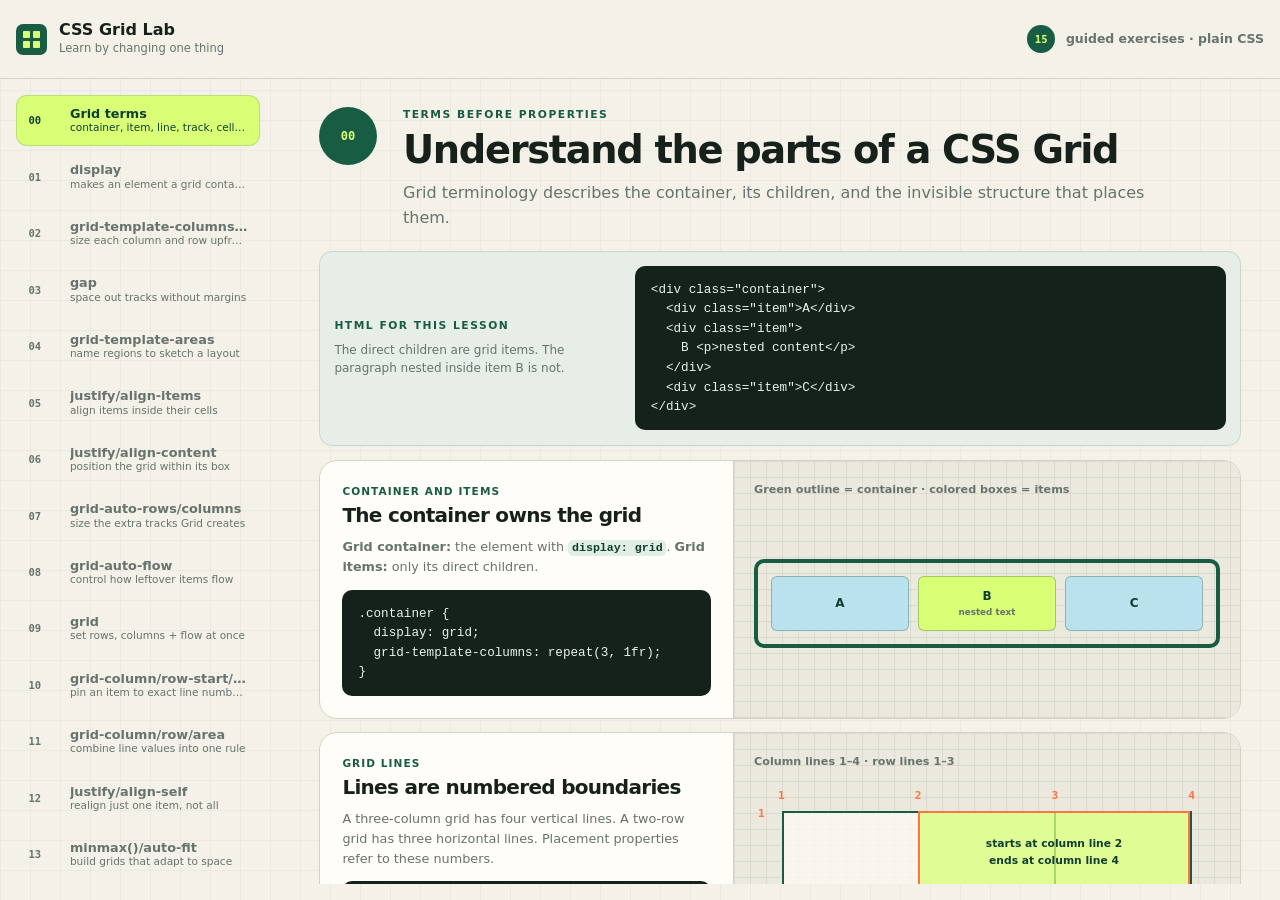
==== css/index.html @ 3fe1ad3c "add files to show how css grid works" ====
<!doctype html>
<html lang="en">
  <head>
    <meta charset="UTF-8" />
    <meta name="viewport" content="width=device-width, initial-scale=1.0" />
    <meta
      name="description"
      content="Learn CSS Grid through short, visual before-and-after exercises."
    />
    <title>CSS Grid Lab — learn by comparing</title>
    <link rel="stylesheet" href="exercise-ui.css" />
    <link rel="stylesheet" href="grid-examples.css" />
  </head>

  <body>
    <div class="learning-shell">
      <header class="site-header">
        <div class="header-inner">
          <div class="brand-lockup">
            <span class="brand-mark" aria-hidden="true"><i></i><i></i><i></i><i></i></span>
            <div>
              <p class="brand-name">CSS Grid Lab</p>
              <p class="brand-subtitle">Learn by changing one thing</p>
            </div>
          </div>
          <p class="header-note"><span>15</span> guided exercises · plain CSS</p>
        </div>
      </header>

      <main class="course-layout">
        <aside class="lesson-sidebar" aria-label="Course lessons">
          <nav class="lesson-nav" aria-label="Choose a CSS Grid exercise">
            <a href="#lesson-00"><span>00</span><b>Grid terms</b><small>container, item, line, track, cell, area</small></a>
            <a href="#lesson-01"><span>01</span><b>display</b><small>makes an element a grid container</small></a>
            <a href="#lesson-02"><span>02</span><b>grid-template-columns/rows</b><small>size each column and row upfront</small></a>
            <a href="#lesson-03"><span>03</span><b>gap</b><small>space out tracks without margins</small></a>
            <a href="#lesson-04"><span>04</span><b>grid-template-areas</b><small>name regions to sketch a layout</small></a>
            <a href="#lesson-05"><span>05</span><b>justify/align-items</b><small>align items inside their cells</small></a>
            <a href="#lesson-06"><span>06</span><b>justify/align-content</b><small>position the grid within its box</small></a>
            <a href="#lesson-07"><span>07</span><b>grid-auto-rows/columns</b><small>size the extra tracks Grid creates</small></a>
            <a href="#lesson-08"><span>08</span><b>grid-auto-flow</b><small>control how leftover items flow</small></a>
            <a href="#lesson-09"><span>09</span><b>grid</b><small>set rows, columns + flow at once</small></a>
            <a href="#lesson-10"><span>10</span><b>grid-column/row-start/end</b><small>pin an item to exact line numbers</small></a>
            <a href="#lesson-11"><span>11</span><b>grid-column/row/area</b><small>combine line values into one rule</small></a>
            <a href="#lesson-12"><span>12</span><b>justify/align-self</b><small>realign just one item, not all</small></a>
            <a href="#lesson-13"><span>13</span><b>minmax()/auto-fit</b><small>build grids that adapt to space</small></a>
            <a href="#lesson-14"><span>14</span><b>grid-column: 1 / -1</b><small>count lines backward from the end</small></a>
          </nav>

          <p class="sidebar-source">
            Based on
            <a href="https://css-tricks.com/snippets/css/complete-guide-grid/">CSS-Tricks’ Grid guide</a>.
          </p>
        </aside>

        <section class="lesson-workspace" aria-live="polite">
          <!-- Targets live inside this scroll region so every lesson opens at its top. -->
          <span class="lesson-target" id="lesson-00" aria-hidden="true"></span>
          <span class="lesson-target" id="lesson-01" aria-hidden="true"></span>
          <span class="lesson-target" id="lesson-02" aria-hidden="true"></span>
          <span class="lesson-target" id="lesson-03" aria-hidden="true"></span>
          <span class="lesson-target" id="lesson-04" aria-hidden="true"></span>
          <span class="lesson-target" id="lesson-05" aria-hidden="true"></span>
          <span class="lesson-target" id="lesson-06" aria-hidden="true"></span>
          <span class="lesson-target" id="lesson-07" aria-hidden="true"></span>
          <span class="lesson-target" id="lesson-08" aria-hidden="true"></span>
          <span class="lesson-target" id="lesson-09" aria-hidden="true"></span>
          <span class="lesson-target" id="lesson-10" aria-hidden="true"></span>
          <span class="lesson-target" id="lesson-11" aria-hidden="true"></span>
          <span class="lesson-target" id="lesson-12" aria-hidden="true"></span>
          <span class="lesson-target" id="lesson-13" aria-hidden="true"></span>
          <span class="lesson-target" id="lesson-14" aria-hidden="true"></span>

          <article class="lesson-panel panel-00">
            <header class="lesson-heading">
              <div class="lesson-number">00</div>
              <div>
                <p class="overline">Terms before properties</p>
                <h1>Understand the parts of a CSS Grid</h1>
                <p>Grid terminology describes the container, its children, and the invisible structure that places them.</p>
              </div>
            </header>

            <section class="lesson-html">
              <div><p class="overline">HTML for this lesson</p><p>The direct children are grid items. The paragraph nested inside item B is not.</p></div>
              <pre><code>&lt;div class="container"&gt;
  &lt;div class="item"&gt;A&lt;/div&gt;
  &lt;div class="item"&gt;
    B &lt;p&gt;nested content&lt;/p&gt;
  &lt;/div&gt;
  &lt;div class="item"&gt;C&lt;/div&gt;
&lt;/div&gt;</code></pre>
            </section>

            <div class="term-lessons">
              <section class="term-lesson">
                <div class="term-explanation">
                  <p class="term-kicker">Container and items</p>
                  <h2>The container owns the grid</h2>
                  <p><b>Grid container:</b> the element with <code>display: grid</code>. <b>Grid items:</b> only its direct children.</p>
                  <pre><code>.container {
  display: grid;
  grid-template-columns: repeat(3, 1fr);
}</code></pre>
                </div>
                <div class="result-side terms-result">
                  <p class="result-label">Green outline = container · colored boxes = items</p>
                  <div class="terms-container-preview"><i>A</i><i>B <small>nested text</small></i><i>C</i></div>
                </div>
              </section>

              <section class="term-lesson">
                <div class="term-explanation">
                  <p class="term-kicker">Grid lines</p>
                  <h2>Lines are numbered boundaries</h2>
                  <p>A three-column grid has four vertical lines. A two-row grid has three horizontal lines. Placement properties refer to these numbers.</p>
                  <pre><code>.item {
  grid-column: 2 / 4;
  grid-row: 1 / 2;
}</code></pre>
                </div>
                <div class="result-side terms-result">
                  <p class="result-label">Column lines 1–4 · row lines 1–3</p>
                  <div class="terms-lines-preview" aria-label="Grid with numbered row and column lines">
                    <span class="column-line-numbers"><b>1</b><b>2</b><b>3</b><b>4</b></span>
                    <span class="row-line-numbers"><b>1</b><b>2</b><b>3</b></span>
                    <i>starts at column line 2<br />ends at column line 4</i>
                  </div>
                </div>
              </section>

              <section class="term-lesson">
                <div class="term-explanation">
                  <p class="term-kicker">Grid tracks</p>
                  <h2>A track is the space between two lines</h2>
                  <p>A complete column is a column track. A complete row is a row track. Track sizing properties control their width or height.</p>
                  <pre><code>.container {
  grid-template-columns: 80px 1fr 1fr;
  grid-template-rows: 52px 52px;
}</code></pre>
                </div>
                <div class="result-side terms-result">
                  <p class="result-label">Orange = one column track · purple = one row track</p>
                  <div class="measurement-stage ruler-left-space ruler-top-space">
                    <span class="ruler ruler-x" style="--ruler-size: 80px; --ruler-start: 0px">80px</span>
                    <span class="ruler ruler-y" style="--ruler-size: 52px; --ruler-start: 0px">52px</span>
                    <span class="ruler ruler-y" style="--ruler-size: 52px; --ruler-start: calc(52px + 0.35rem)">52px</span>
                    <div class="terms-tracks-preview"><i></i><i></i><i></i><i></i><i></i><i></i><span class="column-track-note">column track</span><span class="row-track-note">row track</span></div>
                  </div>
                </div>
              </section>

              <section class="term-lesson">
                <div class="term-explanation">
                  <p class="term-kicker">Grid cells</p>
                  <h2>A cell is one grid unit</h2>
                  <p>One cell is enclosed by two adjacent column lines and two adjacent row lines. It is the Grid equivalent of one table cell.</p>
                  <pre><code>/* highlighted cell */
column lines: 2 → 3
row lines:    1 → 2</code></pre>
                </div>
                <div class="result-side terms-result">
                  <p class="result-label">This cell sits between column lines 2–3 and row lines 1–2</p>
                  <div class="terms-cell-preview"><i></i><i></i><i></i><i></i><i></i><i></i><span>one cell</span></div>
                </div>
              </section>

              <section class="term-lesson">
                <div class="term-explanation">
                  <p class="term-kicker">Grid areas</p>
                  <h2>An area is a rectangle of cells</h2>
                  <p>An area may be one cell or many cells, but it must be rectangular and enclosed by four grid lines.</p>
                  <pre><code>.item {
  grid-area: 1 / 1 / 3 / 3;
  /* row-start / column-start /
     row-end / column-end */
}</code></pre>
                </div>
                <div class="result-side terms-result">
                  <p class="result-label">This area spans four cells from lines 1 to 3 on both axes</p>
                  <div class="terms-area-preview"><i></i><i></i><i></i><i></i><i></i><i></i><span>2 × 2 grid area</span></div>
                </div>
              </section>

              <section class="term-lesson">
                <div class="term-explanation">
                  <p class="term-kicker">Explicit and implicit grids</p>
                  <h2>Defined tracks versus generated tracks</h2>
                  <p><b>Explicit tracks</b> come from <code>grid-template-*</code>. If more items need space, Grid creates <b>implicit tracks</b>.</p>
                  <pre><code>.container {
  grid-template-rows: 52px; /* explicit */
  grid-auto-rows: 36px;     /* implicit */
}</code></pre>
                </div>
                <div class="result-side terms-result">
                  <p class="result-label">Solid row = explicit · dashed rows = implicit</p>
                  <div class="measurement-stage ruler-left-space">
                    <span class="ruler ruler-y" style="--ruler-size: 52px; --ruler-start: 0px">52px</span>
                    <span class="ruler ruler-y" style="--ruler-size: 36px; --ruler-start: calc(52px + 0.4rem)">36px</span>
                    <span class="ruler ruler-y" style="--ruler-size: 36px; --ruler-start: calc(88px + 0.8rem)">36px</span>
                    <div class="terms-explicit-preview"><i>1</i><i>2</i><i>3</i><i>4</i><i>5</i><i>6</i></div>
                  </div>
                </div>
              </section>
            </div>

            <div class="term-recap">
              <p class="overline">Quick recap</p>
              <dl class="term-definitions">
                <div><dt>Grid container</dt><dd>The element with <code>display: grid</code>.</dd></div>
                <div><dt>Grid item</dt><dd>A direct child of the grid container.</dd></div>
                <div><dt>Grid line</dt><dd>A numbered dividing line on the row or column axis.</dd></div>
                <div><dt>Grid track</dt><dd>The space between two adjacent parallel lines.</dd></div>
                <div><dt>Grid cell</dt><dd>One row track crossed with one column track.</dd></div>
                <div><dt>Grid area</dt><dd>Any rectangular group of cells bounded by four lines.</dd></div>
              </dl>
            </div>
          </article>

          <article class="lesson-panel panel-01">
            <header class="lesson-heading">
              <div class="lesson-number">01</div>
              <div>
                <p class="overline">Foundation</p>
                <h1>Grid anatomy starts with <code>display</code></h1>
                <p>A parent becomes a grid container; only its direct children become grid items.</p>
              </div>
            </header>

            <section class="lesson-html">
              <div><p class="overline">HTML used below</p><p>The same three children are rendered in every comparison.</p></div>
              <pre><code>&lt;div class="container"&gt;
  &lt;div class="item"&gt;A&lt;/div&gt;
  &lt;div class="item"&gt;B&lt;/div&gt;
  &lt;div class="item"&gt;C&lt;/div&gt;
&lt;/div&gt;</code></pre>
            </section>

            <div class="comparison-stack">
              <section class="comparison-row state-original">
                <div class="code-side">
                  <div class="state-heading"><span>Starting point</span><p>Normal block layout</p></div>
                  <pre><code>.container {
<mark class="baseline">  display: block;</mark>
}</code></pre>
                </div>
                <div class="result-side">
                  <p class="result-label">Result</p>
                  <div class="preview display-preview display-block"><i>A</i><i>B</i><i>C</i></div>
                </div>
              </section>

              <section class="comparison-row state-change-one">
                <div class="code-side">
                  <div class="state-heading"><span>Make the parent a grid</span></div>
                  <pre><code>.container {
<mark>  display: grid;</mark>
  grid-template-columns: repeat(3, 1fr);
}</code></pre>
                </div>
                <div class="result-side">
                  <p class="result-label">Items now occupy grid cells</p>
                  <div class="preview display-preview display-grid"><i>A</i><i>B</i><i>C</i></div>
                </div>
              </section>

              <section class="comparison-row state-change-two">
                <div class="code-side">
                  <div class="state-heading"><span>Use an inline-level grid</span></div>
                  <pre><code>.container {
<mark>  display: inline-grid;</mark>
  grid-template-columns: repeat(3, 56px);
}</code></pre>
                </div>
                <div class="result-side">
                  <p class="result-label">The grid only uses the width it needs</p>
                  <div class="measurement-stage ruler-top-space inline-grid-stage">
                    <span class="ruler ruler-x" style="--ruler-size: 56px; --ruler-start: 0px">56px</span>
                    <div class="inline-grid-result"><div class="preview display-preview display-inline-grid"><i>A</i><i>B</i><i>C</i></div><b>neighbor</b></div>
                  </div>
                </div>
              </section>
            </div>
          </article>

          <article class="lesson-panel panel-02">
            <header class="lesson-heading">
              <div class="lesson-number">02</div>
              <div>
                <p class="overline">Container properties</p>
                <h1>Define explicit columns and rows</h1>
                <p><code>grid-template-columns</code> and <code>grid-template-rows</code> size the tracks you create intentionally.</p>
              </div>
            </header>

            <section class="lesson-html">
              <div><p class="overline">HTML used below</p><p>Four items make the column and row sizes easy to compare.</p></div>
              <pre><code>&lt;div class="container"&gt;
  &lt;div&gt;1&lt;/div&gt;&lt;div&gt;2&lt;/div&gt;
  &lt;div&gt;3&lt;/div&gt;&lt;div&gt;4&lt;/div&gt;
&lt;/div&gt;</code></pre>
            </section>

            <div class="comparison-stack">
              <section class="comparison-row state-original">
                <div class="code-side">
                  <div class="state-heading"><span>Starting point</span><p>Two equal columns</p></div>
                  <pre><code>.container {
  display: grid;
<mark class="baseline">  grid-template-columns: 1fr 1fr;</mark>
<mark class="baseline">  grid-template-rows: 60px 60px;</mark>
}</code></pre>
                </div>
                <div class="result-side"><p class="result-label">Each row is exactly 60px tall</p><div class="measurement-stage ruler-left-space"><span class="ruler ruler-y" style="--ruler-size: 60px; --ruler-start: 0px">60px</span><span class="ruler ruler-y" style="--ruler-size: 60px; --ruler-start: calc(60px + 0.45rem)">60px</span><div class="preview tracks-preview tracks-equal"><i>A</i><i>B</i><i>C</i><i>D</i></div></div></div>
              </section>

              <section class="comparison-row state-change-one">
                <div class="code-side">
                  <div class="state-heading"><span>Give one column twice the space</span></div>
                  <pre><code>.container {
  display: grid;
<mark>  grid-template-columns: 1fr 2fr;</mark>
  grid-template-rows: 60px 60px;
}</code></pre>
                </div>
                <div class="result-side"><p class="result-label">The second column is twice as wide; rows remain 60px</p><div class="measurement-stage ruler-left-space"><span class="ruler ruler-y" style="--ruler-size: 60px; --ruler-start: 0px">60px</span><span class="ruler ruler-y" style="--ruler-size: 60px; --ruler-start: calc(60px + 0.45rem)">60px</span><div class="preview tracks-preview tracks-weighted"><i>1fr</i><i>2fr</i><i>1fr</i><i>2fr</i></div></div></div>
              </section>

              <section class="comparison-row state-change-two">
                <div class="code-side">
                  <div class="state-heading"><span>Mix content and flexible sizing</span></div>
                  <pre><code>.container {
  display: grid;
<mark>  grid-template-columns: fit-content(110px) 1fr;</mark>
<mark>  grid-template-rows: 44px 84px;</mark>
}</code></pre>
                </div>
                <div class="result-side"><p class="result-label">The first column reaches its 110px cap; rows use different heights</p><div class="measurement-stage ruler-left-space ruler-top-space"><span class="ruler ruler-x" style="--ruler-size: 110px; --ruler-start: 0px">110px</span><span class="ruler ruler-y" style="--ruler-size: 44px; --ruler-start: 0px">44px</span><span class="ruler ruler-y" style="--ruler-size: 84px; --ruler-start: calc(44px + 0.45rem)">84px</span><div class="preview tracks-preview tracks-mixed"><i>long content label</i><i>remaining space</i><i>C</i><i>D</i></div></div></div>
              </section>
            </div>
          </article>

          <article class="lesson-panel panel-03">
            <header class="lesson-heading">
              <div class="lesson-number">03</div>
              <div>
                <p class="overline">Container properties</p>
                <h1>Add space between tracks</h1>
                <p><code>row-gap</code> and <code>column-gap</code> control one axis. <code>gap</code> is their shorthand.</p>
              </div>
            </header>
            <section class="lesson-html">
              <div><p class="overline">HTML used below</p><p>Gaps add space between these items, never around the outside.</p></div>
              <pre><code>&lt;div class="container"&gt;
  &lt;div&gt;1&lt;/div&gt;&lt;div&gt;2&lt;/div&gt;
  &lt;div&gt;3&lt;/div&gt;&lt;div&gt;4&lt;/div&gt;
&lt;/div&gt;</code></pre>
            </section>
            <div class="comparison-stack">
              <section class="comparison-row state-original">
                <div class="code-side"><div class="state-heading"><span>Starting point</span><p>No gutter</p></div><pre><code>.container {
  display: grid;
  grid-template-columns: repeat(2, 1fr);
<mark class="baseline">  gap: 0;</mark>
}</code></pre></div>
                <div class="result-side"><p class="result-label">Tracks touch</p><div class="preview gap-preview gap-none"><i>1</i><i>2</i><i>3</i><i>4</i></div></div>
              </section>
              <section class="comparison-row state-change-one">
                <div class="code-side"><div class="state-heading"><span>Add only a row gutter</span></div><pre><code>.container {
  display: grid;
  grid-template-columns: repeat(2, 1fr);
<mark>  row-gap: 18px;</mark>
}</code></pre></div>
                <div class="result-side"><p class="result-label">The ruler measures the 18px space between rows</p><div class="measurement-stage ruler-left-space"><span class="ruler ruler-y ruler-gap" style="--ruler-size: 18px; --ruler-start: 54px">18px</span><div class="preview gap-preview gap-rows"><i>1</i><i>2</i><i>3</i><i>4</i></div></div></div>
              </section>
              <section class="comparison-row state-change-two">
                <div class="code-side"><div class="state-heading"><span>Set each axis independently</span></div><pre><code>.container {
  display: grid;
  grid-template-columns: repeat(2, 1fr);
<mark>  row-gap: 8px;</mark>
<mark>  column-gap: 24px;</mark>
  /* shorthand: gap: 8px 24px; */
}</code></pre></div>
                <div class="result-side"><p class="result-label">Vertical ruler = row gap · horizontal ruler = column gap</p><div class="measurement-stage ruler-left-space ruler-top-space"><span class="ruler ruler-y ruler-gap" style="--ruler-size: 8px; --ruler-start: 54px">8px</span><span class="ruler ruler-x ruler-gap" style="--ruler-size: 24px; --ruler-start: calc(50% - 39px)">24px</span><div class="preview gap-preview gap-both"><i>1</i><i>2</i><i>3</i><i>4</i></div></div></div>
              </section>
            </div>
          </article>

          <article class="lesson-panel panel-04">
            <header class="lesson-heading">
              <div class="lesson-number">04</div>
              <div>
                <p class="overline">Container + item properties</p>
                <h1>Sketch layouts with named areas</h1>
                <p><code>grid-template-areas</code> names the container regions. Each item joins one with <code>grid-area</code>.</p>
              </div>
            </header>
            <section class="lesson-html">
              <div><p class="overline">HTML used below</p><p>Named areas rearrange these semantic elements without changing their source order.</p></div>
              <pre><code>&lt;div class="layout"&gt;
  &lt;header&gt;header&lt;/header&gt;
  &lt;nav&gt;nav&lt;/nav&gt;
  &lt;main&gt;main&lt;/main&gt;
  &lt;footer&gt;footer&lt;/footer&gt;
&lt;/div&gt;</code></pre>
            </section>
            <div class="comparison-stack">
              <section class="comparison-row state-original">
                <div class="code-side"><div class="state-heading"><span>Starting point</span><p>Automatic placement</p></div><pre><code>.layout {
  display: grid;
<mark class="baseline">  grid-template-columns: 100px 1fr;</mark>
}
/* no named areas yet */</code></pre></div>
                <div class="result-side"><p class="result-label">The first column track is exactly 100px wide</p><div class="measurement-stage ruler-top-space"><span class="ruler ruler-x" style="--ruler-size: 100px; --ruler-start: 0px">100px</span><div class="preview areas-preview areas-auto"><i>header</i><i>nav</i><i>main</i><i>footer</i></div></div></div>
              </section>
              <section class="comparison-row state-change-one">
                <div class="code-side"><div class="state-heading"><span>Name the page regions</span></div><pre><code>.layout {
  grid-template-columns: 90px 1fr;
  grid-template-rows: 35px 74px 30px;
<mark>  grid-template-areas:</mark>
<mark>    "header header"</mark>
<mark>    "nav    main"</mark>
<mark>    "footer footer";</mark>
}
.header { grid-area: header; }</code></pre></div>
                <div class="result-side"><p class="result-label">Names place the regions; the columns/rows above still set their sizes — nav stays 90px while main fills the rest</p><div class="preview areas-preview areas-desktop"><i>header</i><i>nav</i><i>main</i><i>footer</i></div></div>
              </section>
              <section class="comparison-row state-change-two">
                <div class="code-side"><div class="state-heading"><span>Use the template shorthand</span></div><pre><code>.layout {
<mark>  grid-template:</mark>
<mark>    "header" 44px</mark>
<mark>    "main"   1fr</mark>
<mark>    "nav"    44px</mark>
<mark>    "footer" 38px</mark>
<mark>    / 1fr;</mark>
}
/* grid-template sets areas, rows + columns */</code></pre></div>
                <div class="result-side"><p class="result-label">Header and nav are 44px; the footer is 38px</p><div class="measurement-stage ruler-left-space"><span class="ruler ruler-y" style="--ruler-size: 44px; --ruler-start: 0px">44px</span><span class="ruler ruler-y" style="--ruler-size: 44px; --ruler-start: calc(100% - 82px)">44px</span><span class="ruler ruler-y" style="--ruler-size: 38px; --ruler-start: calc(100% - 38px)">38px</span><div class="preview areas-preview areas-stacked"><i>header</i><i>nav</i><i>main</i><i>footer</i></div></div></div>
              </section>
            </div>

            <p class="a11y-note"><b>Keep in mind:</b> this last layout shows <code>main</code> above <code>nav</code>, but the HTML order above never changed — <code>nav</code> still comes before <code>main</code> in the markup. Keyboard tabbing and screen readers follow that source order, not the visual one, so a sighted user and a keyboard user reach these two regions in a different sequence.</p>
          </article>

          <article class="lesson-panel panel-05">
            <header class="lesson-heading">
              <div class="lesson-number">05</div>
              <div>
                <p class="overline">Container properties</p>
                <h1>Align every item inside its cell</h1>
                <p><code>justify-items</code> controls the inline axis; <code>align-items</code> controls the block axis.</p>
              </div>
            </header>
            <section class="lesson-html">
              <div><p class="overline">HTML used below</p><p>The items keep the same cells; only their alignment inside those cells changes.</p></div>
              <pre><code>&lt;div class="container"&gt;
  &lt;div&gt;A&lt;/div&gt;
  &lt;div&gt;B&lt;/div&gt;
  &lt;div&gt;C&lt;/div&gt;
&lt;/div&gt;</code></pre>
            </section>
            <div class="axis-key"><span><i class="axis-horizontal"></i> justify = horizontal in this writing mode</span><span><i class="axis-vertical"></i> align = vertical</span></div>
            <div class="comparison-stack">
              <section class="comparison-row state-original">
                <div class="code-side"><div class="state-heading"><span>Starting point</span><p>Stretch is the default</p></div><pre><code>.container {
<mark class="baseline">  justify-items: stretch;</mark>
<mark class="baseline">  align-items: stretch;</mark>
}</code></pre></div>
                <div class="result-side"><p class="result-label">Items fill their cells</p><div class="preview align-items-preview align-stretch"><i>A</i><i>B</i><i>C</i></div></div>
              </section>
              <section class="comparison-row state-change-one">
                <div class="code-side"><div class="state-heading"><span>Center horizontally</span></div><pre><code>.container {
<mark>  justify-items: center;</mark>
  align-items: stretch;
}</code></pre></div>
                <div class="result-side"><p class="result-label">Width shrinks; height still stretches</p><div class="preview align-items-preview align-justify-center"><i>A</i><i>B</i><i>C</i></div></div>
              </section>
              <section class="comparison-row state-change-two">
                <div class="code-side"><div class="state-heading"><span>Move vertically as well</span></div><pre><code>.container {
  justify-items: center;
<mark>  align-items: end;</mark>
}</code></pre></div>
                <div class="result-side"><p class="result-label">Items now sit bottom-center inside each cell</p><div class="preview align-items-preview align-both"><i>A</i><i>B</i><i>C</i></div></div>
              </section>
              <section class="comparison-row state-change-three">
                <div class="code-side"><div class="state-heading"><span>Set both axes at once</span></div><pre><code>.container {
<mark>  place-items: end center;</mark>
  /* align-items | justify-items */
}</code></pre></div>
                <div class="result-side"><p class="result-label">Items sit bottom-center in every cell</p><div class="preview align-items-preview align-place"><i>A</i><i>B</i><i>C</i></div></div>
              </section>
            </div>
          </article>

          <article class="lesson-panel panel-06">
            <header class="lesson-heading">
              <div class="lesson-number">06</div>
              <div>
                <p class="overline">Container properties</p>
                <h1>Align the entire grid in its container</h1>
                <p>Content alignment works when fixed tracks are smaller than the grid container.</p>
              </div>
            </header>
            <section class="lesson-html">
              <div><p class="overline">HTML used below</p><p>Six items form a small fixed-size grid inside a larger container.</p></div>
              <pre><code>&lt;div class="container"&gt;
  &lt;div&gt;1&lt;/div&gt;&lt;div&gt;2&lt;/div&gt;&lt;div&gt;3&lt;/div&gt;
  &lt;div&gt;4&lt;/div&gt;&lt;div&gt;5&lt;/div&gt;&lt;div&gt;6&lt;/div&gt;
&lt;/div&gt;</code></pre>
            </section>
            <div class="comparison-stack">
              <section class="comparison-row state-original">
                <div class="code-side"><div class="state-heading"><span>Starting point</span><p>Tracks begin at the start</p></div><pre><code>.container {
  grid-template-columns: repeat(3, 52px);
<mark class="baseline">  justify-content: start;</mark>
<mark class="baseline">  align-content: start;</mark>
}</code></pre></div>
                <div class="result-side"><p class="result-label">Each fixed column track is 52px wide</p><div class="measurement-stage ruler-top-space"><span class="ruler ruler-x" style="--ruler-size: 52px; --ruler-start: 0px">52px</span><div class="preview align-content-preview content-start"><i>1</i><i>2</i><i>3</i><i>4</i><i>5</i><i>6</i></div></div></div>
              </section>
              <section class="comparison-row state-change-one">
                <div class="code-side"><div class="state-heading"><span>Distribute horizontal space</span></div><pre><code>.container {
  grid-template-columns: repeat(3, 52px);
<mark>  justify-content: space-between;</mark>
  align-content: start;
}</code></pre></div>
                <div class="result-side"><p class="result-label">The 52px tracks spread apart; they do not become wider</p><div class="measurement-stage ruler-top-space"><span class="ruler ruler-x" style="--ruler-size: 52px; --ruler-start: 0px">52px</span><div class="preview align-content-preview content-between"><i>1</i><i>2</i><i>3</i><i>4</i><i>5</i><i>6</i></div></div></div>
              </section>
              <section class="comparison-row state-change-two">
                <div class="code-side"><div class="state-heading"><span>Move the grid vertically</span></div><pre><code>.container {
  grid-template-columns: repeat(3, 52px);
  justify-content: space-between;
<mark>  align-content: end;</mark>
}</code></pre></div>
                <div class="result-side"><p class="result-label">The 52px tracks now sit at the bottom</p><div class="measurement-stage ruler-top-space"><span class="ruler ruler-x" style="--ruler-size: 52px; --ruler-start: 0px">52px</span><div class="preview align-content-preview content-bottom"><i>1</i><i>2</i><i>3</i><i>4</i><i>5</i><i>6</i></div></div></div>
              </section>
              <section class="comparison-row state-change-three">
                <div class="code-side"><div class="state-heading"><span>Center both axes with shorthand</span></div><pre><code>.container {
  grid-template-columns: repeat(3, 52px);
<mark>  place-content: center;</mark>
  /* align-content | justify-content */
}</code></pre></div>
                <div class="result-side"><p class="result-label">The fixed 52px tracks are centered as a group</p><div class="measurement-stage ruler-top-space"><span class="ruler ruler-x" style="--ruler-size: 52px; --ruler-start: calc(50% - 84.4px)">52px</span><div class="preview align-content-preview content-center"><i>1</i><i>2</i><i>3</i><i>4</i><i>5</i><i>6</i></div></div></div>
              </section>
            </div>
          </article>

          <article class="lesson-panel panel-07">
            <header class="lesson-heading">
              <div class="lesson-number">07</div>
              <div>
                <p class="overline">Container properties</p>
                <h1>Size tracks Grid creates automatically</h1>
                <p>Overflowing items create implicit tracks. Use <code>grid-auto-rows</code> and <code>grid-auto-columns</code> to size them.</p>
              </div>
            </header>
            <section class="lesson-html">
              <div><p class="overline">HTML used below</p><p>There are more items than the explicit grid has room for.</p></div>
              <pre><code>&lt;div class="container"&gt;
  &lt;div&gt;1&lt;/div&gt;&lt;div&gt;2&lt;/div&gt;&lt;div&gt;3&lt;/div&gt;
  &lt;div&gt;4&lt;/div&gt;&lt;div&gt;5&lt;/div&gt;&lt;div&gt;6&lt;/div&gt;
&lt;/div&gt;</code></pre>
            </section>
            <div class="comparison-stack">
              <section class="comparison-row state-original">
                <div class="code-side"><div class="state-heading"><span>Starting point</span><p>Only one row is explicit</p></div><pre><code>.container {
  grid-template-columns: repeat(2, 1fr);
<mark class="baseline">  grid-template-rows: 48px;</mark>
}
/* items 3–6 create more rows */</code></pre></div>
                <div class="result-side"><p class="result-label">Only the solid first row has the explicit 48px height</p><div class="measurement-stage ruler-left-space"><span class="ruler ruler-y" style="--ruler-size: 48px; --ruler-start: 0px">48px</span><div class="preview implicit-preview implicit-auto"><i>1</i><i>2</i><i>3</i><i>4</i><i>5</i><i>6</i></div></div></div>
              </section>
              <section class="comparison-row state-change-one">
                <div class="code-side"><div class="state-heading"><span>Size every implicit row</span></div><pre><code>.container {
  grid-template-rows: 48px;
<mark>  grid-auto-rows: 30px 64px;</mark>
  /* the pattern repeats */
}</code></pre></div>
                <div class="result-side"><p class="result-label">The implicit row pattern alternates 30px, then 64px</p><div class="measurement-stage ruler-left-space"><span class="ruler ruler-y" style="--ruler-size: 48px; --ruler-start: 0px">48px</span><span class="ruler ruler-y" style="--ruler-size: 30px; --ruler-start: calc(48px + 0.4rem)">30px</span><span class="ruler ruler-y" style="--ruler-size: 64px; --ruler-start: calc(78px + 0.8rem)">64px</span><div class="preview implicit-preview implicit-rows"><i>1</i><i>2</i><i>3</i><i>4</i><i>5</i><i>6</i></div></div></div>
              </section>
              <section class="comparison-row state-change-two">
                <div class="code-side"><div class="state-heading"><span>Create implicit columns instead</span></div><pre><code>.container {
  grid-template-columns: 72px;
<mark>  grid-auto-flow: column;</mark>
<mark>  grid-auto-columns: 96px;</mark>
}</code></pre></div>
                <div class="result-side"><p class="result-label">The explicit column is 72px; new columns are 96px</p><div class="measurement-stage ruler-top-space"><span class="ruler ruler-x" style="--ruler-size: 72px; --ruler-start: calc(50% - 138.4px)">72px</span><span class="ruler ruler-x" style="--ruler-size: 96px; --ruler-start: calc(50% - 60px)">96px</span><div class="preview implicit-preview implicit-columns"><i>1</i><i>2</i><i>3</i></div></div></div>
              </section>
            </div>
          </article>

          <article class="lesson-panel panel-08">
            <header class="lesson-heading">
              <div class="lesson-number">08</div>
              <div>
                <p class="overline">Container properties</p>
                <h1>Choose how unplaced items flow</h1>
                <p><code>grid-auto-flow</code> controls the auto-placement algorithm. Dense packing may change visual order.</p>
              </div>
            </header>
            <section class="lesson-html">
              <div><p class="overline">HTML used below</p><p>Grid places these unpositioned items in source order.</p></div>
              <pre><code>&lt;div class="container"&gt;
  &lt;div&gt;1&lt;/div&gt;&lt;div&gt;2&lt;/div&gt;&lt;div&gt;3&lt;/div&gt;
  &lt;div&gt;4&lt;/div&gt;&lt;div&gt;5&lt;/div&gt;&lt;div&gt;6&lt;/div&gt;
&lt;/div&gt;</code></pre>
            </section>
            <div class="comparison-stack">
              <section class="comparison-row state-original">
                <div class="code-side"><div class="state-heading"><span>Starting point</span><p>Fill each row first</p></div><pre><code>.container {
  grid-template: repeat(2, 52px) / repeat(3, 1fr);
<mark class="baseline">  grid-auto-flow: row;</mark>
}</code></pre></div>
                <div class="result-side"><p class="result-label">Each of the two explicit rows is 52px tall</p><div class="measurement-stage ruler-left-space"><span class="ruler ruler-y" style="--ruler-size: 52px; --ruler-start: 0px">52px</span><span class="ruler ruler-y" style="--ruler-size: 52px; --ruler-start: calc(52px + 0.4rem)">52px</span><div class="preview flow-preview flow-row"><i>1</i><i>2</i><i>3</i><i>4</i><i>5</i><i>6</i></div></div></div>
              </section>
              <section class="comparison-row state-change-one">
                <div class="code-side"><div class="state-heading"><span>Fill each column first</span></div><pre><code>.container {
  grid-template: repeat(2, 52px) / repeat(3, 1fr);
<mark>  grid-auto-flow: column;</mark>
}</code></pre></div>
                <div class="result-side"><p class="result-label">The 52px rows stay the same; only placement order changes</p><div class="measurement-stage ruler-left-space"><span class="ruler ruler-y" style="--ruler-size: 52px; --ruler-start: 0px">52px</span><span class="ruler ruler-y" style="--ruler-size: 52px; --ruler-start: calc(52px + 0.4rem)">52px</span><div class="preview flow-preview flow-column"><i>1</i><i>2</i><i>3</i><i>4</i><i>5</i><i>6</i></div></div></div>
              </section>
              <section class="comparison-row state-change-two">
                <div class="code-side"><div class="state-heading"><span>Backfill earlier holes</span></div><pre><code>.container {
<mark>  grid-auto-flow: row dense;</mark>
}
.wide { grid-column: span 2; }
/* span 2 = occupy two tracks; dense can reorder items visually */</code></pre></div>
                <div class="result-side"><p class="result-label">Small later items backfill holes in the same 52px rows</p><div class="measurement-stage ruler-left-space"><span class="ruler ruler-y" style="--ruler-size: 52px; --ruler-start: 0px">52px</span><span class="ruler ruler-y" style="--ruler-size: 52px; --ruler-start: calc(52px + 0.4rem)">52px</span><div class="preview flow-preview flow-dense"><i class="wide">1</i><i class="wide">2</i><i>3</i><i>4</i></div></div></div>
              </section>
            </div>

            <p class="a11y-note"><b>Keep in mind:</b> <code>dense</code> packs items into earlier gaps purely for visual fit, which can move them ahead of where they sit in the HTML. Keyboard and screen-reader navigation still follows source order, so a sighted user may see item 3 rendered before item 1 while everyone else still reaches item 1 first.</p>
          </article>

          <article class="lesson-panel panel-09">
            <header class="lesson-heading">
              <div class="lesson-number">09</div>
              <div>
                <p class="overline">Container shorthand</p>
                <h1>Define a grid in one declaration</h1>
                <p>The <code>grid</code> shorthand can define explicit tracks or combine explicit tracks with automatic flow.</p>
              </div>
            </header>
            <section class="lesson-html">
              <div><p class="overline">HTML used below</p><p>The shorthand changes the grid definition, not the markup.</p></div>
              <pre><code>&lt;div class="container"&gt;
  &lt;div&gt;1&lt;/div&gt;&lt;div&gt;2&lt;/div&gt;
  &lt;div&gt;3&lt;/div&gt;&lt;div&gt;4&lt;/div&gt;
&lt;/div&gt;</code></pre>
            </section>
            <div class="comparison-stack">
              <section class="comparison-row state-original">
                <div class="code-side"><div class="state-heading"><span>Starting point</span><p>Write both longhands</p></div><pre><code>.container {
<mark class="baseline">  grid-template-rows: 48px 80px;</mark>
<mark class="baseline">  grid-template-columns: 1fr 2fr;</mark>
}</code></pre></div>
                <div class="result-side"><p class="result-label">The first row is 48px; the second is 80px</p><div class="measurement-stage ruler-left-space"><span class="ruler ruler-y" style="--ruler-size: 48px; --ruler-start: 0px">48px</span><span class="ruler ruler-y" style="--ruler-size: 80px; --ruler-start: calc(48px + 0.4rem)">80px</span><div class="preview master-grid-preview master-original"><i>1</i><i>2</i><i>3</i><i>4</i></div></div></div>
              </section>
              <section class="comparison-row state-change-one">
                <div class="code-side"><div class="state-heading"><span>Use rows / columns</span></div><pre><code>.container {
<mark>  grid: 48px 80px / 1fr 2fr;</mark>
}
/* same layout, shorter declaration */</code></pre></div>
                <div class="result-side"><p class="result-label">The shorthand preserves the same 48px and 80px rows</p><div class="measurement-stage ruler-left-space"><span class="ruler ruler-y" style="--ruler-size: 48px; --ruler-start: 0px">48px</span><span class="ruler ruler-y" style="--ruler-size: 80px; --ruler-start: calc(48px + 0.4rem)">80px</span><div class="preview master-grid-preview master-original"><i>1</i><i>2</i><i>3</i><i>4</i></div></div></div>
              </section>
              <section class="comparison-row state-change-two">
                <div class="code-side"><div class="state-heading"><span>Combine a row with auto-flow columns</span></div><pre><code>.container {
<mark>  grid: 72px / auto-flow 96px;</mark>
}
/* one row; implicit 96px columns */</code></pre></div>
                <div class="result-side"><p class="result-label">One 72px row; every generated column is 96px wide</p><div class="measurement-stage ruler-left-space ruler-top-space"><span class="ruler ruler-y" style="--ruler-size: 72px; --ruler-start: 0px">72px</span><span class="ruler ruler-x" style="--ruler-size: 96px; --ruler-start: calc(50% - 177.4px)">96px</span><div class="preview master-grid-preview master-auto"><i>1</i><i>2</i><i>3</i></div></div></div>
              </section>
            </div>
          </article>

          <article class="lesson-panel panel-10">
            <header class="lesson-heading">
              <div class="lesson-number">10</div>
              <div>
                <p class="overline">Item properties</p>
                <h1>Place an item with four grid lines</h1>
                <p>Start properties choose the first line; end properties choose the line after the item.</p>
              </div>
            </header>
            <section class="lesson-html">
              <div><p class="overline">HTML used below</p><p>The class belongs to one direct child of the grid container.</p></div>
              <pre><code>&lt;div class="container"&gt;
  &lt;div class="item"&gt;item&lt;/div&gt;
&lt;/div&gt;</code></pre>
            </section>
            <div class="line-legend"><span>column lines → 1 · 2 · 3 · 4</span><span>row lines → 1 · 2 · 3 · 4</span></div>
            <div class="comparison-stack">
              <section class="comparison-row state-original">
                <div class="code-side"><div class="state-heading"><span>Starting point</span><p>Auto-placed in one cell</p></div><pre><code>.item {
<mark class="baseline">  grid-column-start: auto;</mark>
<mark class="baseline">  grid-row-start: auto;</mark>
}</code></pre></div>
                <div class="result-side"><p class="result-label">The item occupies the first available cell</p><div class="preview placement-preview"><i class="placed-auto">item</i></div></div>
              </section>
              <section class="comparison-row state-change-one">
                <div class="code-side"><div class="state-heading"><span>Span the first two columns</span></div><pre><code>.item {
<mark>  grid-column-start: 1;</mark>
<mark>  grid-column-end: 3;</mark>
  grid-row-start: 1;
  grid-row-end: 2;
}</code></pre></div>
                <div class="result-side"><p class="result-label">Column line 1 to line 3 covers two tracks</p><div class="preview placement-preview"><i class="placed-wide">item</i></div></div>
              </section>
              <section class="comparison-row state-change-two">
                <div class="code-side"><div class="state-heading"><span>Span a two-by-two area</span></div><pre><code>.item {
  grid-column-start: 1;
  grid-column-end: 3;
<mark>  grid-row-start: 2;</mark>
<mark>  grid-row-end: 4;</mark>
}</code></pre></div>
                <div class="result-side"><p class="result-label">Four lines surround the final grid area</p><div class="preview placement-preview"><i class="placed-area">item</i></div></div>
              </section>
            </div>
          </article>

          <article class="lesson-panel panel-11">
            <header class="lesson-heading">
              <div class="lesson-number">11</div>
              <div>
                <p class="overline">Item shorthands</p>
                <h1>Place items with fewer declarations</h1>
                <p><code>grid-column</code>, <code>grid-row</code>, and <code>grid-area</code> combine line placement values.</p>
              </div>
            </header>
            <section class="lesson-html">
              <div><p class="overline">HTML used below</p><p>All three shorthand examples place the same item.</p></div>
              <pre><code>&lt;div class="container"&gt;
  &lt;div class="item"&gt;item&lt;/div&gt;
&lt;/div&gt;</code></pre>
            </section>
            <div class="comparison-stack">
              <section class="comparison-row state-original">
                <div class="code-side"><div class="state-heading"><span>Starting point</span><p>Use start and end longhands</p></div><pre><code>.item {
<mark class="baseline">  grid-column-start: 1;</mark>
<mark class="baseline">  grid-column-end: 3;</mark>
}</code></pre></div>
                <div class="result-side"><p class="result-label">The item covers two columns</p><div class="preview shortcut-preview"><i class="shortcut-wide">item</i></div></div>
              </section>
              <section class="comparison-row state-change-one">
                <div class="code-side"><div class="state-heading"><span>Use column and row shorthands</span></div><pre><code>.item {
<mark>  grid-column: 2 / span 2;</mark>
<mark>  grid-row: 1 / 3;</mark>
}</code></pre></div>
                <div class="result-side"><p class="result-label"><code>span 2</code> means cover two tracks</p><div class="preview shortcut-preview"><i class="shortcut-column-row">item</i></div></div>
              </section>
              <section class="comparison-row state-change-two">
                <div class="code-side"><div class="state-heading"><span>Set all four lines at once</span></div><pre><code>.item {
<mark>  grid-area: 2 / 1 / 4 / 4;</mark>
  /* row-start / column-start /
     row-end / column-end */
}</code></pre></div>
                <div class="result-side"><p class="result-label">One shorthand describes the complete area</p><div class="preview shortcut-preview"><i class="shortcut-area">item</i></div></div>
              </section>
            </div>
          </article>

          <article class="lesson-panel panel-12">
            <header class="lesson-heading">
              <div class="lesson-number">12</div>
              <div>
                <p class="overline">Item properties</p>
                <h1>Override alignment for one item</h1>
                <p>Self-alignment changes one item without affecting its siblings.</p>
              </div>
            </header>
            <section class="lesson-html">
              <div><p class="overline">HTML used below</p><p>Only item B receives the <code>special-item</code> class.</p></div>
              <pre><code>&lt;div class="container"&gt;
  &lt;div&gt;A&lt;/div&gt;
  &lt;div class="special-item"&gt;B&lt;/div&gt;
  &lt;div&gt;C&lt;/div&gt;
&lt;/div&gt;</code></pre>
            </section>
            <div class="comparison-stack">
              <section class="comparison-row state-original">
                <div class="code-side"><div class="state-heading"><span>Starting point</span><p>Inherit the container alignment</p></div><pre><code>.special-item {
<mark class="baseline">  justify-self: auto;</mark>
<mark class="baseline">  align-self: auto;</mark>
}</code></pre></div>
                <div class="result-side"><p class="result-label">All three items stretch</p><div class="preview self-preview self-auto"><i>A</i><i class="special">B</i><i>C</i></div></div>
              </section>
              <section class="comparison-row state-change-one">
                <div class="code-side"><div class="state-heading"><span>Move only B horizontally</span></div><pre><code>.special-item {
<mark>  justify-self: end;</mark>
  align-self: auto;
}</code></pre></div>
                <div class="result-side"><p class="result-label">Only B shrinks and moves to the inline end</p><div class="preview self-preview self-justify"><i>A</i><i class="special">B</i><i>C</i></div></div>
              </section>
              <section class="comparison-row state-change-two">
                <div class="code-side"><div class="state-heading"><span>Move only B vertically</span></div><pre><code>.special-item {
  justify-self: end;
<mark>  align-self: end;</mark>
}</code></pre></div>
                <div class="result-side"><p class="result-label">B now sits at the bottom-right of its cell</p><div class="preview self-preview self-both"><i>A</i><i class="special">B</i><i>C</i></div></div>
              </section>
              <section class="comparison-row state-change-three">
                <div class="code-side"><div class="state-heading"><span>Set both axes with shorthand</span></div><pre><code>.special-item {
<mark>  place-self: end center;</mark>
  /* align-self | justify-self */
}</code></pre></div>
                <div class="result-side"><p class="result-label">B sits bottom-center in its cell</p><div class="preview self-preview self-place"><i>A</i><i class="special">B</i><i>C</i></div></div>
              </section>
            </div>
          </article>

          <article class="lesson-panel panel-13">
            <header class="lesson-heading">
              <div class="lesson-number">13</div>
              <div>
                <p class="overline">Sizing functions + nested grids</p>
                <h1>Make grids adapt to available space</h1>
                <p>Combine <code>repeat()</code>, <code>minmax()</code>, <code>auto-fit</code>/<code>auto-fill</code>, and <code>subgrid</code> for resilient components.</p>
              </div>
            </header>
            <section class="lesson-html">
              <div><p class="overline">HTML used below</p><p>A cards container holds reusable card elements.</p></div>
              <pre><code>&lt;div class="cards"&gt;
  &lt;article class="card"&gt;...&lt;/article&gt;
  &lt;article class="card"&gt;...&lt;/article&gt;
  &lt;article class="card"&gt;...&lt;/article&gt;
&lt;/div&gt;</code></pre>
            </section>
            <div class="comparison-stack">
              <section class="comparison-row state-original">
                <div class="code-side"><div class="state-heading"><span>Starting point</span><p>A fixed number of flexible tracks</p></div><pre><code>.cards {
<mark class="baseline">  grid-template-columns: repeat(3, 1fr);</mark>
}
/* always exactly three columns */</code></pre></div>
                <div class="result-side"><p class="result-label"><code>fr</code> shares remaining space equally</p><div class="preview responsive-preview responsive-fixed"><i>1</i><i>2</i><i>3</i></div></div>
              </section>
              <section class="comparison-row state-change-one">
                <div class="code-side"><div class="state-heading"><span>Clamp a track between a minimum and a maximum</span></div><pre><code>.cards {
<mark>  grid-template-columns: 70px minmax(60px, 1fr);</mark>
}
/* minmax(min, max): never smaller than min, never larger than max */</code></pre></div>
                <div class="result-side"><p class="result-label">The second column has grown well past its 60px floor — the ruler marks where it would refuse to go any smaller</p><div class="measurement-stage ruler-top-space"><span class="ruler ruler-x ruler-minimum" style="--ruler-size: 60px; --ruler-start: 78px">min 60px</span><div class="preview minmax-intro-preview"><i>70px</i><i>minmax(60px, 1fr)</i></div></div></div>
              </section>
              <section class="comparison-row state-change-two">
                <div class="code-side"><div class="state-heading"><span>Let the number of columns adapt</span></div><pre><code>.cards {
<mark>  grid-template-columns:</mark>
<mark>    repeat(auto-fit, minmax(100px, 1fr));</mark>
}
/* as many 100px+ columns as fit */</code></pre></div>
                <div class="result-side"><p class="result-label">Each track may grow, but the ruler shows its 100px minimum</p><div class="measurement-stage ruler-top-space"><span class="ruler ruler-x ruler-minimum" style="--ruler-size: 100px; --ruler-start: 0px">min 100px</span><div class="preview responsive-preview responsive-auto"><i>1</i><i>2</i><i>3</i><i>4</i></div></div></div>
              </section>
              <section class="comparison-row state-change-three">
                <div class="code-side"><div class="state-heading"><span>Fewer items than tracks that fit</span></div><pre><code>.cards {
<mark>  grid-template-columns:</mark>
<mark>    repeat(auto-fill, minmax(80px, 1fr));</mark>
}
/* swap auto-fill for auto-fit below to compare */</code></pre></div>
                <div class="result-side">
                  <p class="result-label">auto-fill keeps the empty track; auto-fit collapses it and stretches the items</p>
                  <div class="responsive-compare">
                    <div class="responsive-compare-item">
                      <p class="compare-tag">auto-fill</p>
                      <div class="compare-frame"><div class="preview responsive-preview responsive-fill"><i>1</i><i>2</i></div></div>
                    </div>
                    <div class="responsive-compare-item">
                      <p class="compare-tag">auto-fit</p>
                      <div class="compare-frame"><div class="preview responsive-preview responsive-fit-narrow"><i>1</i><i>2</i></div></div>
                    </div>
                  </div>
                </div>
              </section>
              <section class="comparison-row state-change-four">
                <div class="code-side"><div class="state-heading"><span>Align nested card rows</span></div><pre><code>.cards {
<mark>  grid-template-rows: auto 1fr auto;</mark>
}
.card {
<mark>  display: grid;</mark>
<mark>  grid-row: span 3;</mark>
<mark>  grid-template-rows: subgrid;</mark>
}
/* .card spans all 3 parent rows, then reuses their sizes */</code></pre></div>
                <div class="result-side"><p class="result-label">Titles, copy, and actions align across cards</p><div class="preview subgrid-preview"><article><b>Short title</b><p>One line.</p><span class="card-action">Action</span></article><article><b>A longer title that wraps</b><p>Two lines of supporting copy here.</p><span class="card-action">Action</span></article></div></div>
              </section>
            </div>
          </article>

          <article class="lesson-panel panel-14">
            <header class="lesson-heading">
              <div class="lesson-number">14</div>
              <div>
                <p class="overline">Item properties</p>
                <h1>Count grid lines from the end</h1>
                <p>Negative integers count backward from the last line. <code>-1</code> is always the final line, even after the grid gains or loses tracks.</p>
              </div>
            </header>
            <section class="lesson-html">
              <div><p class="overline">HTML used below</p><p>The class belongs to one direct child of the grid container.</p></div>
              <pre><code>&lt;div class="container"&gt;
  &lt;div class="item"&gt;item&lt;/div&gt;
&lt;/div&gt;</code></pre>
            </section>
            <div class="line-legend"><span>3 columns → lines 1·2·3·4 (or -4·-3·-2·-1)</span><span>5 columns → lines 1…6 (or -6…-1)</span></div>
            <div class="comparison-stack">
              <section class="comparison-row state-original">
                <div class="code-side"><div class="state-heading"><span>Starting point</span><p>Span to a hardcoded line</p></div><pre><code>.container {
  grid-template-columns: repeat(3, 1fr);
}
.item {
<mark class="baseline">  grid-column: 1 / 4;</mark>
}</code></pre></div>
                <div class="result-side"><p class="result-label">Line 4 is the last line in a 3-column grid, so the item reaches the edge</p><div class="preview negative-lines-preview cols-3"><i class="span-fixed-end">item</i></div></div>
              </section>
              <section class="comparison-row state-change-one">
                <div class="code-side"><div class="state-heading"><span>Use -1 instead of the literal last line</span></div><pre><code>.item {
<mark>  grid-column: 1 / -1;</mark>
}</code></pre></div>
                <div class="result-side"><p class="result-label">Same result: -1 always means the final line, here line 4</p><div class="preview negative-lines-preview cols-3"><i class="span-last-line">item</i></div></div>
              </section>
              <section class="comparison-row state-change-two">
                <div class="code-side"><div class="state-heading"><span>Grow to five columns, keep the hardcoded line</span></div><pre><code>.container {
<mark>  grid-template-columns: repeat(5, 1fr);</mark>
}
.item {
  grid-column: 1 / 4;
}</code></pre></div>
                <div class="result-side"><p class="result-label">The item still stops at line 4 — now only 3 of 5 columns, leaving a gap</p><div class="preview negative-lines-preview cols-5"><i class="span-fixed-end">item</i></div></div>
              </section>
              <section class="comparison-row state-change-three">
                <div class="code-side"><div class="state-heading"><span>Same five columns, with -1</span></div><pre><code>.container {
  grid-template-columns: repeat(5, 1fr);
}
.item {
<mark>  grid-column: 1 / -1;</mark>
}</code></pre></div>
                <div class="result-side"><p class="result-label">-1 now means line 6: the item reaches the new edge with no change to its own rule</p><div class="preview negative-lines-preview cols-5"><i class="span-last-line">item</i></div></div>
              </section>
            </div>
          </article>
        </section>
      </main>
    </div>
  </body>
</html>
---- css/exercise-ui.css ----
/* ================================================================
   CSS Grid Lab — lesson viewer and comparison interface
   The actual Grid demonstrations live in grid-examples.css.
   ================================================================ */

:root {
  --ink: #17211b;
  --muted: #67736d;
  --paper: #f4f1e8;
  --surface: #fffdf7;
  --surface-soft: #ebe8de;
  --line: #d5d1c5;
  --green: #185c44;
  --green-dark: #103e2f;
  --lime: #d9ff77;
  --orange: #ff7445;
  --purple: #7467df;
  --blue: #b9e2ed;
  --code: #14221b;
  --radius: 18px;
}

* {
  box-sizing: border-box;
}

html {
  height: 100%;
  scroll-behavior: smooth;
}

body {
  margin: 0;
  height: 100%;
  overflow: hidden;
  color: var(--ink);
  background:
    linear-gradient(rgb(23 33 27 / 0.035) 1px, transparent 1px),
    linear-gradient(90deg, rgb(23 33 27 / 0.035) 1px, transparent 1px),
    var(--paper);
  background-size: 30px 30px;
  font-family:
    Inter, ui-sans-serif, system-ui, -apple-system, BlinkMacSystemFont, "Segoe UI",
    sans-serif;
  line-height: 1.55;
}

a {
  color: inherit;
}

code,
pre {
  font-family: "SFMono-Regular", Consolas, "Liberation Mono", monospace;
}

code {
  padding: 0.1em 0.32em;
  color: var(--green-dark);
  background: #e1eee5;
  border-radius: 5px;
  font-size: 0.91em;
  font-weight: 700;
}

h1,
h2,
p {
  margin-top: 0;
}

h1,
h2 {
  line-height: 1.08;
  letter-spacing: -0.035em;
}

h1 {
  margin-bottom: 0.65rem;
  font-size: clamp(1.65rem, 3vw, 2.55rem);
}

h1 code {
  padding: 0;
  color: inherit;
  background: none;
  font-size: 0.92em;
}

.lesson-target {
  display: block;
  width: 0;
  height: 0;
  scroll-margin-top: 0;
}

.learning-shell {
  display: grid;
  grid-template-rows: auto minmax(0, 1fr);
  height: 100dvh;
  min-height: 0;
  overflow: hidden;
}

.site-header {
  z-index: 20;
  background: rgb(244 241 232 / 0.93);
  border-bottom: 1px solid var(--line);
  backdrop-filter: blur(12px);
}

.header-inner {
  display: flex;
  align-items: center;
  justify-content: space-between;
  width: min(1500px, calc(100% - 2rem));
  min-height: 78px;
  margin-inline: auto;
}

.brand-lockup {
  display: flex;
  align-items: center;
  gap: 0.75rem;
}

.brand-mark {
  display: grid;
  grid-template-columns: repeat(2, 7px);
  gap: 3px;
  padding: 7px;
  background: var(--green);
  border-radius: 7px;
}

.brand-mark i {
  width: 7px;
  aspect-ratio: 1;
  background: var(--lime);
  border-radius: 1px;
}

.brand-name,
.brand-subtitle,
.header-note {
  margin-bottom: 0;
}

.brand-name {
  font-weight: 820;
  line-height: 1.2;
}

.brand-subtitle {
  color: var(--muted);
  font-size: 0.72rem;
}

.header-note {
  color: var(--muted);
  font-size: 0.78rem;
  font-weight: 650;
}

.header-note span {
  display: inline-grid;
  place-items: center;
  width: 28px;
  height: 28px;
  margin-right: 0.4rem;
  color: var(--lime);
  background: var(--green);
  border-radius: 50%;
  font-family: "SFMono-Regular", Consolas, monospace;
  font-size: 0.66rem;
}

.course-layout {
  display: grid;
  grid-template-columns: minmax(235px, 0.28fr) minmax(0, 1fr);
  gap: clamp(1.25rem, 3vw, 3rem);
  width: min(1500px, calc(100% - 2rem));
  height: 100%;
  min-height: 0;
  margin-inline: auto;
  padding-block: 1rem;
  overflow: hidden;
}

.lesson-sidebar {
  height: 100%;
  min-width: 0;
  padding-right: 0.65rem;
  overflow-y: auto;
  overscroll-behavior: contain;
  scrollbar-gutter: stable;
  scrollbar-width: thin;
}

.overline {
  margin-bottom: 0.35rem;
  color: var(--green);
  font-size: 0.67rem;
  font-weight: 850;
  letter-spacing: 0.14em;
  text-transform: uppercase;
}

.lesson-nav {
  display: grid;
  gap: 0.35rem;
}

.lesson-nav a {
  display: grid;
  grid-template-columns: 31px minmax(0, 1fr);
  gap: 0 0.65rem;
  align-items: center;
  padding: 0.62rem 0.72rem;
  color: var(--muted);
  border: 1px solid transparent;
  border-radius: 11px;
  cursor: pointer;
  text-decoration: none;
}

.lesson-nav a:hover,
.lesson-nav a:focus-visible {
  color: var(--ink);
  background: rgb(255 253 247 / 0.7);
}

.lesson-nav a > span {
  grid-row: 1 / 3;
  font-family: "SFMono-Regular", Consolas, monospace;
  font-size: 0.66rem;
  font-weight: 850;
}

.lesson-nav b {
  overflow: hidden;
  font-size: 0.8rem;
  line-height: 1.2;
  text-overflow: ellipsis;
  white-space: nowrap;
}

.lesson-nav small {
  overflow: hidden;
  font-size: 0.66rem;
  line-height: 1.3;
  text-overflow: ellipsis;
  white-space: nowrap;
}

.sidebar-source {
  margin: 1.2rem 0.75rem 0;
  color: var(--muted);
  font-size: 0.68rem;
}

.sidebar-source a {
  color: var(--green);
  font-weight: 750;
}

.lesson-workspace {
  height: 100%;
  min-width: 0;
  min-height: 0;
  padding-right: 0.5rem;
  overflow-x: hidden;
  overflow-y: auto;
  overscroll-behavior: contain;
  scrollbar-gutter: stable;
}

.lesson-panel {
  display: none;
  max-width: 1120px;
  margin-inline: auto;
}

.lesson-heading {
  display: grid;
  grid-template-columns: 64px minmax(0, 1fr);
  gap: 1.25rem;
  align-items: start;
  padding: 0.75rem 0 1.25rem;
}

.lesson-heading > div:last-child > p:last-child {
  max-width: 760px;
  margin-bottom: 0;
  color: var(--muted);
}

.lesson-number {
  display: grid;
  place-items: center;
  width: 58px;
  height: 58px;
  color: var(--lime);
  background: var(--green);
  border-radius: 50%;
  font-family: "SFMono-Regular", Consolas, monospace;
  font-size: 0.75rem;
  font-weight: 850;
}

.axis-key,
.line-legend {
  display: flex;
  flex-wrap: wrap;
  gap: 0.45rem;
  margin-bottom: 0.9rem;
  padding: 0.8rem;
  background: rgb(255 253 247 / 0.8);
  border: 1px solid var(--line);
  border-radius: 13px;
}

.axis-key span,
.line-legend span {
  padding: 0.35rem 0.55rem;
  color: var(--muted);
  background: var(--surface-soft);
  border-radius: 7px;
  font-size: 0.69rem;
}

.axis-key i {
  display: inline-block;
  width: 18px;
  height: 3px;
  margin-right: 0.3rem;
  vertical-align: middle;
  background: var(--orange);
  border-radius: 999px;
}

.axis-key .axis-vertical {
  width: 3px;
  height: 14px;
}

.a11y-note {
  margin-top: 0.9rem;
  margin-bottom: 0;
  padding: 0.8rem 1rem;
  color: #7a2b0f;
  background: #fff1ea;
  border: 1px solid rgb(255 116 69 / 0.35);
  border-radius: 13px;
  font-size: 0.74rem;
}

.a11y-note code {
  color: inherit;
  background: rgb(255 116 69 / 0.18);
}

.lesson-html {
  display: grid;
  grid-template-columns: minmax(220px, 0.65fr) minmax(0, 1.35fr);
  gap: 1rem;
  align-items: center;
  margin-bottom: 0.9rem;
  padding: 0.9rem;
  background: #e7eee8;
  border: 1px solid #c8d8cd;
  border-radius: 13px;
}

.lesson-html p:last-child {
  margin-bottom: 0;
  color: var(--muted);
  font-size: 0.75rem;
}

.lesson-html pre {
  max-height: 180px;
}

.measurement-stage {
  position: relative;
  align-self: center;
  width: 100%;
  min-width: 0;
}

.measurement-stage.ruler-left-space {
  --ruler-left-offset: 54px;
  padding-left: 54px;
}

.measurement-stage.ruler-top-space {
  --ruler-top-offset: 30px;
  padding-top: 30px;
}

.ruler {
  position: absolute;
  z-index: 4;
  color: #a13c18;
  font-family: "SFMono-Regular", Consolas, monospace;
  font-size: 0.62rem;
  font-weight: 850;
  line-height: 1;
  white-space: nowrap;
}

.ruler-y {
  top: calc(var(--ruler-top-offset, 0px) + var(--ruler-start));
  left: 2px;
  display: flex;
  align-items: center;
  width: 48px;
  height: var(--ruler-size);
  padding-left: 7px;
  border-top: 1px solid var(--orange);
  border-bottom: 1px solid var(--orange);
  border-left: 1px solid var(--orange);
}

.ruler-x {
  top: 2px;
  left: calc(var(--ruler-left-offset, 0px) + var(--ruler-start));
  display: grid;
  place-items: center;
  width: var(--ruler-size);
  height: 24px;
  border-right: 1px solid var(--orange);
  border-bottom: 1px solid var(--orange);
  border-left: 1px solid var(--orange);
}

.ruler-gap {
  color: #7a2b0f;
  background: rgb(255 224 212 / 0.82);
}

.ruler-minimum {
  border-style: dashed;
}

.term-lessons {
  display: grid;
  gap: 0.8rem;
}

.term-lesson {
  display: grid;
  grid-template-columns: minmax(0, 0.9fr) minmax(350px, 1.1fr);
  overflow: hidden;
  background: var(--surface);
  border: 1px solid var(--line);
  border-radius: var(--radius);
}

.term-explanation {
  min-width: 0;
  padding: clamp(1rem, 2vw, 1.4rem);
  border-right: 1px solid var(--line);
}

.term-explanation h2 {
  margin-bottom: 0.65rem;
  font-size: 1.25rem;
}

.term-explanation > p:not(.term-kicker) {
  color: var(--muted);
  font-size: 0.8rem;
}

.term-kicker {
  margin-bottom: 0.35rem;
  color: var(--green);
  font-size: 0.66rem;
  font-weight: 850;
  letter-spacing: 0.1em;
  text-transform: uppercase;
}

.term-recap {
  margin-top: 1.4rem;
}

.term-definitions {
  display: grid;
  grid-template-columns: repeat(2, minmax(0, 1fr));
  gap: 0.55rem;
  margin: 0;
}

.term-definitions div {
  padding: 0.6rem;
  background: var(--surface-soft);
  border-radius: 8px;
}

.term-definitions dt {
  color: var(--green-dark);
  font-size: 0.75rem;
  font-weight: 850;
}

.term-definitions dd {
  margin: 0.2rem 0 0;
  color: var(--muted);
  font-size: 0.68rem;
}

.comparison-stack {
  display: grid;
  gap: 0.8rem;
}

.comparison-row {
  display: grid;
  grid-template-columns: minmax(0, 0.9fr) minmax(350px, 1.1fr);
  overflow: hidden;
  background: var(--surface);
  border: 1px solid var(--line);
  border-left: 5px solid var(--line);
  border-radius: var(--radius);
  box-shadow: 0 3px 0 rgb(23 33 27 / 0.035);
}

.state-change-one {
  border-left-color: var(--orange);
}

.state-change-two {
  border-left-color: var(--purple);
}

.state-change-three {
  border-left-color: var(--green);
}

.state-change-four {
  border-left-color: #1f7a8c;
}

.code-side,
.result-side {
  min-width: 0;
  padding: clamp(0.9rem, 2vw, 1.25rem);
}

.code-side {
  display: grid;
  align-content: center;
  gap: 0.75rem;
  border-right: 1px solid var(--line);
}

.result-side {
  display: grid;
  grid-template-rows: auto 1fr;
  min-height: 185px;
  background-color: var(--surface-soft);
  background-image:
    linear-gradient(rgb(23 33 27 / 0.07) 1px, transparent 1px),
    linear-gradient(90deg, rgb(23 33 27 / 0.07) 1px, transparent 1px);
  background-size: 16px 16px;
}

.state-heading {
  display: flex;
  align-items: center;
  justify-content: space-between;
  gap: 1rem;
}

.state-heading span {
  flex: 0 0 auto;
  max-width: 72%;
  padding: 0.28rem 0.55rem;
  color: var(--muted);
  background: var(--surface-soft);
  border-radius: 999px;
  font-size: 0.64rem;
  font-weight: 850;
  letter-spacing: 0.08em;
  text-transform: uppercase;
}

.state-change-one .state-heading span {
  color: #7a2b0f;
  background: #ffe0d4;
}

.state-change-two .state-heading span {
  color: #342a87;
  background: #e4e0ff;
}

.state-change-three .state-heading span {
  color: var(--green-dark);
  background: #dff1e6;
}

.state-change-four .state-heading span {
  color: #145663;
  background: #d9eef2;
}

.state-heading p,
.result-label {
  margin-bottom: 0;
  color: var(--muted);
  font-size: 0.7rem;
  font-weight: 700;
}

.result-label {
  margin-bottom: 0.65rem;
}

pre {
  max-width: 100%;
  margin: 0;
  padding: 0.85rem 1rem;
  overflow-x: auto;
  color: #e8f3eb;
  background: var(--code);
  border-radius: 10px;
  font-size: clamp(0.7rem, 1.2vw, 0.79rem);
  line-height: 1.55;
  tab-size: 2;
}

pre code {
  padding: 0;
  color: inherit;
  background: none;
  border-radius: 0;
  font-size: inherit;
  font-weight: 500;
}

pre mark {
  display: inline;
  margin-inline: -0.18rem;
  padding-inline: 0.18rem;
  color: #fff8f4;
  background: rgb(255 116 69 / 0.35);
  border-left: 3px solid var(--orange);
  box-decoration-break: clone;
  -webkit-box-decoration-break: clone;
}

pre mark.baseline {
  color: #edf2ef;
  background: rgb(185 226 237 / 0.18);
  border-left-color: var(--blue);
}

.state-change-two pre mark {
  background: rgb(116 103 223 / 0.4);
  border-left-color: #a99fff;
}

.state-change-three pre mark {
  background: rgb(24 92 68 / 0.42);
  border-left-color: var(--lime);
}

.state-change-four pre mark {
  background: rgb(31 122 140 / 0.4);
  border-left-color: #5fc3d6;
}

/* Selected lesson ------------------------------------------------ */

.panel-00,
#lesson-00:target ~ .panel-00,
#lesson-01:target ~ .panel-01,
#lesson-02:target ~ .panel-02,
#lesson-03:target ~ .panel-03,
#lesson-04:target ~ .panel-04,
#lesson-05:target ~ .panel-05,
#lesson-06:target ~ .panel-06,
#lesson-07:target ~ .panel-07,
#lesson-08:target ~ .panel-08,
#lesson-09:target ~ .panel-09,
#lesson-10:target ~ .panel-10,
#lesson-11:target ~ .panel-11,
#lesson-12:target ~ .panel-12,
#lesson-13:target ~ .panel-13,
#lesson-14:target ~ .panel-14 {
  display: block;
}

.lesson-nav a[href="#lesson-00"],
.learning-shell:has(#lesson-00:target) .lesson-nav a[href="#lesson-00"],
.learning-shell:has(#lesson-01:target) .lesson-nav a[href="#lesson-01"],
.learning-shell:has(#lesson-02:target) .lesson-nav a[href="#lesson-02"],
.learning-shell:has(#lesson-03:target) .lesson-nav a[href="#lesson-03"],
.learning-shell:has(#lesson-04:target) .lesson-nav a[href="#lesson-04"],
.learning-shell:has(#lesson-05:target) .lesson-nav a[href="#lesson-05"],
.learning-shell:has(#lesson-06:target) .lesson-nav a[href="#lesson-06"],
.learning-shell:has(#lesson-07:target) .lesson-nav a[href="#lesson-07"],
.learning-shell:has(#lesson-08:target) .lesson-nav a[href="#lesson-08"],
.learning-shell:has(#lesson-09:target) .lesson-nav a[href="#lesson-09"],
.learning-shell:has(#lesson-10:target) .lesson-nav a[href="#lesson-10"],
.learning-shell:has(#lesson-11:target) .lesson-nav a[href="#lesson-11"],
.learning-shell:has(#lesson-12:target) .lesson-nav a[href="#lesson-12"],
.learning-shell:has(#lesson-13:target) .lesson-nav a[href="#lesson-13"],
.learning-shell:has(#lesson-14:target) .lesson-nav a[href="#lesson-14"] {
  color: var(--green-dark);
  background: var(--lime);
  border-color: rgb(24 92 68 / 0.18);
}

.learning-shell:has(#lesson-01:target) .lesson-nav a[href="#lesson-00"],
.learning-shell:has(#lesson-02:target) .lesson-nav a[href="#lesson-00"],
.learning-shell:has(#lesson-03:target) .lesson-nav a[href="#lesson-00"],
.learning-shell:has(#lesson-04:target) .lesson-nav a[href="#lesson-00"],
.learning-shell:has(#lesson-05:target) .lesson-nav a[href="#lesson-00"],
.learning-shell:has(#lesson-06:target) .lesson-nav a[href="#lesson-00"],
.learning-shell:has(#lesson-07:target) .lesson-nav a[href="#lesson-00"],
.learning-shell:has(#lesson-08:target) .lesson-nav a[href="#lesson-00"],
.learning-shell:has(#lesson-09:target) .lesson-nav a[href="#lesson-00"],
.learning-shell:has(#lesson-10:target) .lesson-nav a[href="#lesson-00"],
.learning-shell:has(#lesson-11:target) .lesson-nav a[href="#lesson-00"],
.learning-shell:has(#lesson-12:target) .lesson-nav a[href="#lesson-00"],
.learning-shell:has(#lesson-13:target) .lesson-nav a[href="#lesson-00"],
.learning-shell:has(#lesson-14:target) .lesson-nav a[href="#lesson-00"] {
  color: var(--muted);
  background: transparent;
  border-color: transparent;
}

#lesson-01:target ~ .panel-00,
#lesson-02:target ~ .panel-00,
#lesson-03:target ~ .panel-00,
#lesson-04:target ~ .panel-00,
#lesson-05:target ~ .panel-00,
#lesson-06:target ~ .panel-00,
#lesson-07:target ~ .panel-00,
#lesson-08:target ~ .panel-00,
#lesson-09:target ~ .panel-00,
#lesson-10:target ~ .panel-00,
#lesson-11:target ~ .panel-00,
#lesson-12:target ~ .panel-00,
#lesson-13:target ~ .panel-00,
#lesson-14:target ~ .panel-00 {
  display: none;
}

@media (max-width: 920px) {
  .site-header {
    position: static;
  }

  .course-layout {
    grid-template-columns: 1fr;
    grid-template-rows: auto minmax(0, 1fr);
    gap: 0.75rem;
    padding-top: 0.75rem;
  }

  .lesson-sidebar {
    height: auto;
    padding-right: 0;
    overflow: hidden;
  }

  .sidebar-source {
    display: none;
  }

  .lesson-nav {
    display: flex;
    width: 100%;
    max-width: 100%;
    padding-bottom: 0.45rem;
    overflow-x: auto;
    scroll-snap-type: x proximity;
    scrollbar-width: thin;
  }

  .lesson-nav a {
    flex: 0 0 176px;
    scroll-snap-align: start;
    background: rgb(255 253 247 / 0.72);
    border-color: var(--line);
  }
}

@media (max-width: 760px) {
  .comparison-row,
  .term-lesson,
  .lesson-html {
    grid-template-columns: 1fr;
  }

  .code-side,
  .term-explanation {
    border-right: 0;
    border-bottom: 1px solid var(--line);
  }

  .result-side {
    min-height: 170px;
  }
}

@media (max-width: 520px) {
  .header-inner,
  .course-layout {
    width: min(calc(100% - 1rem), 1500px);
  }

  .header-note {
    display: none;
  }

  .lesson-heading {
    grid-template-columns: 46px minmax(0, 1fr);
    gap: 0.75rem;
  }

  .lesson-number {
    width: 44px;
    height: 44px;
    font-size: 0.65rem;
  }

  .state-heading {
    align-items: flex-start;
    flex-direction: column;
    gap: 0.4rem;
  }

  .term-definitions {
    grid-template-columns: 1fr;
  }
}

@media (prefers-reduced-motion: reduce) {
  html {
    scroll-behavior: auto;
  }

}
---- css/grid-examples.css ----
/* ================================================================
   CSS GRID EXERCISES
   Every class below is used by a rendered Original / Change example.
   ================================================================ */

.preview {
  min-width: 0;
  align-self: stretch;
}

.preview > i,
.display-preview > i,
.inline-grid-result i {
  display: grid;
  place-items: center;
  min-width: 0;
  padding: 0.45rem;
  color: var(--green-dark);
  background: var(--blue);
  border: 1px solid rgb(15 62 47 / 0.28);
  border-radius: 6px;
  font-size: 0.73rem;
  font-style: normal;
  font-weight: 820;
  text-align: center;
}

.preview > i:nth-child(2n) {
  background: var(--lime);
}

.preview > i:nth-child(3n) {
  background: #ffd0be;
}

/* 00 — Grid terminology ----------------------------------------- */

.terms-result {
  min-height: 210px;
}

.terms-container-preview {
  display: grid;
  grid-template-columns: repeat(3, 1fr);
  gap: 0.55rem;
  align-self: center;
  padding: 0.8rem;
  border: 4px solid var(--green);
  border-radius: 10px;
}

.terms-container-preview i,
.terms-explicit-preview i {
  display: grid;
  place-items: center;
  min-width: 0;
  padding: 0.65rem;
  color: var(--green-dark);
  background: var(--blue);
  border: 1px solid rgb(15 62 47 / 0.28);
  border-radius: 6px;
  font-size: 0.75rem;
  font-style: normal;
  font-weight: 820;
  text-align: center;
}

.terms-container-preview i:nth-child(2),
.terms-explicit-preview i:nth-child(2n) {
  background: var(--lime);
}

.terms-container-preview small {
  display: block;
  color: var(--muted);
  font-size: 0.55rem;
  font-weight: 650;
}

.terms-lines-preview {
  position: relative;
  align-self: center;
  margin: 26px 28px 4px;
  min-height: 170px;
  background-color: rgb(255 253 247 / 0.7);
  background-image:
    linear-gradient(to right, var(--green) 2px, transparent 2px),
    linear-gradient(to bottom, var(--green) 2px, transparent 2px);
  background-size: calc(100% / 3) 50%;
  border-right: 2px solid var(--green);
  border-bottom: 2px solid var(--green);
}

.column-line-numbers,
.row-line-numbers {
  position: absolute;
  display: flex;
  color: var(--orange);
  font-family: "SFMono-Regular", Consolas, monospace;
  font-size: 0.7rem;
}

.column-line-numbers {
  top: -24px;
  right: -5px;
  left: -4px;
  justify-content: space-between;
}

.row-line-numbers {
  top: -6px;
  bottom: -6px;
  left: -24px;
  flex-direction: column;
  justify-content: space-between;
}

.terms-lines-preview > i {
  position: absolute;
  top: 0;
  right: 0;
  left: 33.333%;
  display: grid;
  place-items: center;
  height: 50%;
  padding: 0.5rem;
  color: var(--green-dark);
  background: rgb(217 255 119 / 0.75);
  border: 2px solid var(--orange);
  font-size: 0.67rem;
  font-style: normal;
  font-weight: 750;
  text-align: center;
}

.terms-tracks-preview,
.terms-cell-preview,
.terms-area-preview {
  display: grid;
  grid-template-columns: 80px repeat(2, 1fr);
  grid-template-rows: repeat(2, 52px);
  align-self: center;
  gap: 0.35rem;
}

.terms-tracks-preview > i,
.terms-cell-preview > i,
.terms-area-preview > i {
  min-width: 0;
  background: rgb(255 253 247 / 0.65);
  border: 1px solid rgb(24 92 68 / 0.42);
  border-radius: 4px;
}

.terms-tracks-preview span,
.terms-cell-preview span,
.terms-area-preview span {
  z-index: 2;
  display: grid;
  place-items: center;
  padding: 0.4rem;
  border-radius: 5px;
  font-size: 0.65rem;
  font-weight: 850;
  text-align: center;
}

.column-track-note {
  grid-column: 1;
  grid-row: 1 / 3;
  color: #742708;
  background: rgb(255 116 69 / 0.78);
}

.row-track-note {
  grid-column: 1 / 4;
  grid-row: 2;
  color: white;
  background: rgb(116 103 223 / 0.76);
}

.terms-cell-preview span {
  grid-column: 2;
  grid-row: 1;
  color: var(--green-dark);
  background: var(--lime);
  border: 2px solid var(--green);
}

.terms-area-preview span {
  grid-column: 1 / 3;
  grid-row: 1 / 3;
  color: white;
  background: rgb(116 103 223 / 0.88);
  border: 2px solid #4c40bc;
}

.terms-explicit-preview {
  display: grid;
  grid-template-columns: repeat(2, 1fr);
  grid-template-rows: 52px;
  grid-auto-rows: 36px;
  align-self: center;
  gap: 0.4rem;
}

.terms-explicit-preview i:nth-child(n + 3) {
  border: 2px dashed var(--orange);
}

/* 01 — display --------------------------------------------------- */

.display-preview {
  align-self: center;
}

.display-block {
  display: block;
}

.display-block i {
  margin-bottom: 0.35rem;
}

.display-grid {
  display: grid;
  grid-template-columns: repeat(3, 1fr);
  gap: 0.55rem;
}

.inline-grid-result {
  align-self: center;
  white-space: nowrap;
}

.display-inline-grid {
  display: inline-grid;
  grid-template-columns: repeat(3, 56px);
  gap: 0.4rem;
  vertical-align: middle;
}

.inline-grid-result > b {
  margin-left: 0.55rem;
  color: var(--muted);
  font-size: 0.68rem;
}

/* 02 — explicit columns and rows -------------------------------- */

.tracks-preview {
  display: grid;
  align-self: center;
  gap: 0.45rem;
}

.tracks-equal {
  grid-template-columns: 1fr 1fr;
  grid-template-rows: 60px 60px;
}

.tracks-weighted {
  grid-template-columns: 1fr 2fr;
  grid-template-rows: 60px 60px;
}

.tracks-mixed {
  grid-template-columns: fit-content(110px) 1fr;
  grid-template-rows: 44px 84px;
}

/* 03 — row-gap, column-gap, gap --------------------------------- */

.gap-preview {
  display: grid;
  grid-template-columns: repeat(2, 1fr);
  grid-template-rows: repeat(2, 54px);
  align-self: center;
}

.gap-none {
  gap: 0;
}

.gap-none > i {
  border-radius: 0;
}

.gap-rows {
  row-gap: 18px;
}

.gap-both {
  gap: 8px 24px;
}

/* 04 — grid-template-areas, grid-template, grid-area ------------ */

.areas-preview {
  display: grid;
  align-self: center;
  gap: 0.4rem;
}

.areas-auto {
  grid-template-columns: 100px 1fr;
  grid-template-rows: repeat(2, 56px);
}

.areas-desktop {
  grid-template-areas:
    "header header"
    "nav main"
    "footer footer";
  grid-template-columns: 90px 1fr;
  grid-template-rows: 35px 74px 30px;
}

.areas-desktop i:nth-child(1),
.areas-stacked i:nth-child(1) {
  grid-area: header;
}

.areas-desktop i:nth-child(2),
.areas-stacked i:nth-child(2) {
  grid-area: nav;
}

.areas-desktop i:nth-child(3),
.areas-stacked i:nth-child(3) {
  grid-area: main;
}

.areas-desktop i:nth-child(4),
.areas-stacked i:nth-child(4) {
  grid-area: footer;
}

.areas-stacked {
  height: 200px;
  grid-template:
    "header" 44px
    "main" 1fr
    "nav" 44px
    "footer" 38px
    / 1fr;
}

/* 05 — justify-items, align-items, place-items ------------------- */

.align-items-preview {
  display: grid;
  grid-template-columns: repeat(3, 1fr);
  grid-template-rows: 120px;
  align-self: center;
  gap: 0.45rem;
}

.align-items-preview > i {
  outline: 1px dashed rgb(23 33 27 / 0.18);
  outline-offset: 3px;
}

.align-stretch {
  justify-items: stretch;
  align-items: stretch;
}

.align-justify-center {
  justify-items: center;
  align-items: stretch;
}

.align-justify-center > i {
  width: 44px;
}

.align-place {
  place-items: end center;
}

.align-both {
  justify-items: center;
  align-items: end;
}

.align-both > i,
.align-place > i {
  width: 44px;
  height: 44px;
}

/* 06 — justify-content, align-content, place-content ------------- */

.align-content-preview {
  display: grid;
  grid-template-columns: repeat(3, 52px);
  grid-template-rows: repeat(2, 44px);
  min-height: 145px;
  gap: 0.4rem;
  border: 2px dashed rgb(23 33 27 / 0.2);
  border-radius: 8px;
}

.content-start {
  justify-content: start;
  align-content: start;
}

.content-between {
  justify-content: space-between;
  align-content: start;
}

.content-bottom {
  justify-content: space-between;
  align-content: end;
}

.content-center {
  place-content: center;
}

/* 07 — grid-auto-rows and grid-auto-columns --------------------- */

.implicit-preview {
  display: grid;
  align-self: center;
  gap: 0.4rem;
}

.implicit-auto,
.implicit-rows {
  grid-template-columns: repeat(2, 1fr);
  grid-template-rows: 48px;
}

.implicit-auto {
  grid-auto-rows: auto;
}

.implicit-rows {
  grid-auto-rows: 30px 64px;
}

.implicit-auto > i:nth-child(n + 3),
.implicit-rows > i:nth-child(n + 3),
.implicit-columns > i:nth-child(n + 2) {
  border: 2px dashed var(--orange);
}

.implicit-columns {
  grid-template-columns: 72px;
  grid-auto-columns: 96px;
  grid-auto-flow: column;
  justify-content: center;
  min-height: 90px;
}

/* 08 — grid-auto-flow ------------------------------------------- */

.flow-preview {
  display: grid;
  grid-template: repeat(2, 52px) / repeat(3, 1fr);
  align-self: center;
  gap: 0.4rem;
}

.flow-row {
  grid-auto-flow: row;
}

.flow-column {
  grid-auto-flow: column;
}

.flow-dense {
  grid-template-columns: repeat(3, 1fr);
  grid-template-rows: repeat(2, 52px);
  grid-auto-flow: row dense;
}

.flow-dense .wide {
  grid-column: span 2;
}

/* 09 — grid shorthand ------------------------------------------- */

.master-grid-preview {
  display: grid;
  align-self: center;
  gap: 0.4rem;
}

.master-original {
  grid: 48px 80px / 1fr 2fr;
}

.master-auto {
  grid: 72px / auto-flow 96px;
  justify-content: center;
}

/* 10 — grid line placement longhands ---------------------------- */

.placement-preview,
.shortcut-preview {
  display: grid;
  grid-template-columns: repeat(3, 1fr);
  grid-template-rows: repeat(3, 46px);
  align-self: center;
  background-color: rgb(255 253 247 / 0.55);
  background-image:
    linear-gradient(to right, rgb(23 33 27 / 0.2) 1px, transparent 1px),
    linear-gradient(to bottom, rgb(23 33 27 / 0.2) 1px, transparent 1px);
  background-size: calc(100% / 3) calc(100% / 3);
  border-right: 1px solid rgb(23 33 27 / 0.2);
  border-bottom: 1px solid rgb(23 33 27 / 0.2);
}

.placement-preview > i,
.shortcut-preview > i {
  z-index: 1;
  margin: 4px;
  background: var(--lime);
}

.placed-auto {
  grid-column-start: auto;
  grid-row-start: auto;
}

.placed-wide {
  grid-column-start: 1;
  grid-column-end: 3;
  grid-row-start: 1;
  grid-row-end: 2;
}

.placed-area {
  grid-column-start: 1;
  grid-column-end: 3;
  grid-row-start: 2;
  grid-row-end: 4;
}

/* 11 — grid-column, grid-row, numeric grid-area ----------------- */

.shortcut-wide {
  grid-column-start: 1;
  grid-column-end: 3;
}

.shortcut-column-row {
  grid-column: 2 / span 2;
  grid-row: 1 / 3;
}

.shortcut-area {
  grid-area: 2 / 1 / 4 / 4;
}

/* 12 — justify-self, align-self, place-self --------------------- */

.self-preview {
  display: grid;
  grid-template-columns: repeat(3, 1fr);
  grid-template-rows: 125px;
  align-self: center;
  gap: 0.45rem;
}

.self-preview > i {
  outline: 1px dashed rgb(23 33 27 / 0.2);
  outline-offset: 3px;
}

.self-justify .special {
  width: 44px;
  justify-self: end;
  align-self: auto;
}

.self-place .special {
  width: 44px;
  height: 44px;
  place-self: end center;
}

.self-both .special {
  width: 44px;
  height: 44px;
  justify-self: end;
  align-self: end;
}

/* 13 — repeat, fr, minmax, auto-fit, subgrid -------------------- */

.minmax-intro-preview {
  display: grid;
  grid-template-columns: 70px minmax(60px, 1fr);
  align-self: center;
  gap: 0.5rem;
}

.responsive-preview {
  display: grid;
  align-self: center;
  gap: 0.5rem;
}

.responsive-fixed {
  grid-template-columns: repeat(3, 1fr);
}

.responsive-auto {
  grid-template-columns: repeat(auto-fit, minmax(100px, 1fr));
}

.responsive-fill {
  grid-template-columns: repeat(auto-fill, minmax(80px, 1fr));
}

.responsive-fit-narrow {
  grid-template-columns: repeat(auto-fit, minmax(80px, 1fr));
}

.responsive-compare {
  display: grid;
  gap: 0.85rem;
  align-self: center;
}

.responsive-compare-item {
  display: grid;
  gap: 0.3rem;
}

.compare-tag {
  margin: 0;
  color: var(--green);
  font-family: "SFMono-Regular", Consolas, monospace;
  font-size: 0.64rem;
  font-weight: 850;
}

.compare-frame {
  width: 264px;
  max-width: 100%;
  padding: 0.35rem;
  border: 2px dashed rgb(23 33 27 / 0.32);
  border-radius: 8px;
}

.subgrid-preview {
  display: grid;
  grid-template-columns: repeat(2, minmax(0, 1fr));
  grid-template-rows: auto 1fr auto;
  align-self: center;
  gap: 0.75rem;
}

.subgrid-preview article {
  display: grid;
  grid-row: span 3;
  grid-template-rows: subgrid;
  gap: 0;
  min-width: 0;
  padding: 0.8rem;
  background: var(--surface);
  border: 1px solid var(--line);
  border-radius: 8px;
}

.subgrid-preview b,
.subgrid-preview p {
  margin: 0;
}

.subgrid-preview b {
  font-size: 0.8rem;
  line-height: 1.2;
}

.subgrid-preview p {
  padding-block: 0.5rem;
  color: var(--muted);
  font-size: 0.68rem;
}

.subgrid-preview .card-action {
  justify-self: start;
  color: var(--green);
  font-size: 0.7rem;
  font-weight: 800;
}

/* 14 — negative line numbers ------------------------------------- */

.negative-lines-preview {
  display: grid;
  grid-template-rows: 64px;
  align-self: center;
  background-color: rgb(255 253 247 / 0.55);
  background-image: linear-gradient(to right, rgb(23 33 27 / 0.2) 1px, transparent 1px);
  border-right: 1px solid rgb(23 33 27 / 0.2);
}

.negative-lines-preview.cols-3 {
  grid-template-columns: repeat(3, 1fr);
  background-size: calc(100% / 3) 100%;
}

.negative-lines-preview.cols-5 {
  grid-template-columns: repeat(5, 1fr);
  background-size: calc(100% / 5) 100%;
}

.negative-lines-preview > i {
  z-index: 1;
  margin: 6px;
  background: var(--lime);
}

.span-fixed-end {
  grid-column: 1 / 4;
}

.span-last-line {
  grid-column: 1 / -1;
}

@media (max-width: 520px) {
  .display-inline-grid {
    grid-template-columns: repeat(3, 46px);
  }

  .tracks-mixed {
    grid-template-columns: fit-content(90px) 1fr;
  }

  .content-between {
    grid-template-columns: repeat(3, 44px);
  }

  .responsive-auto {
    grid-template-columns: repeat(auto-fit, minmax(80px, 1fr));
  }
}
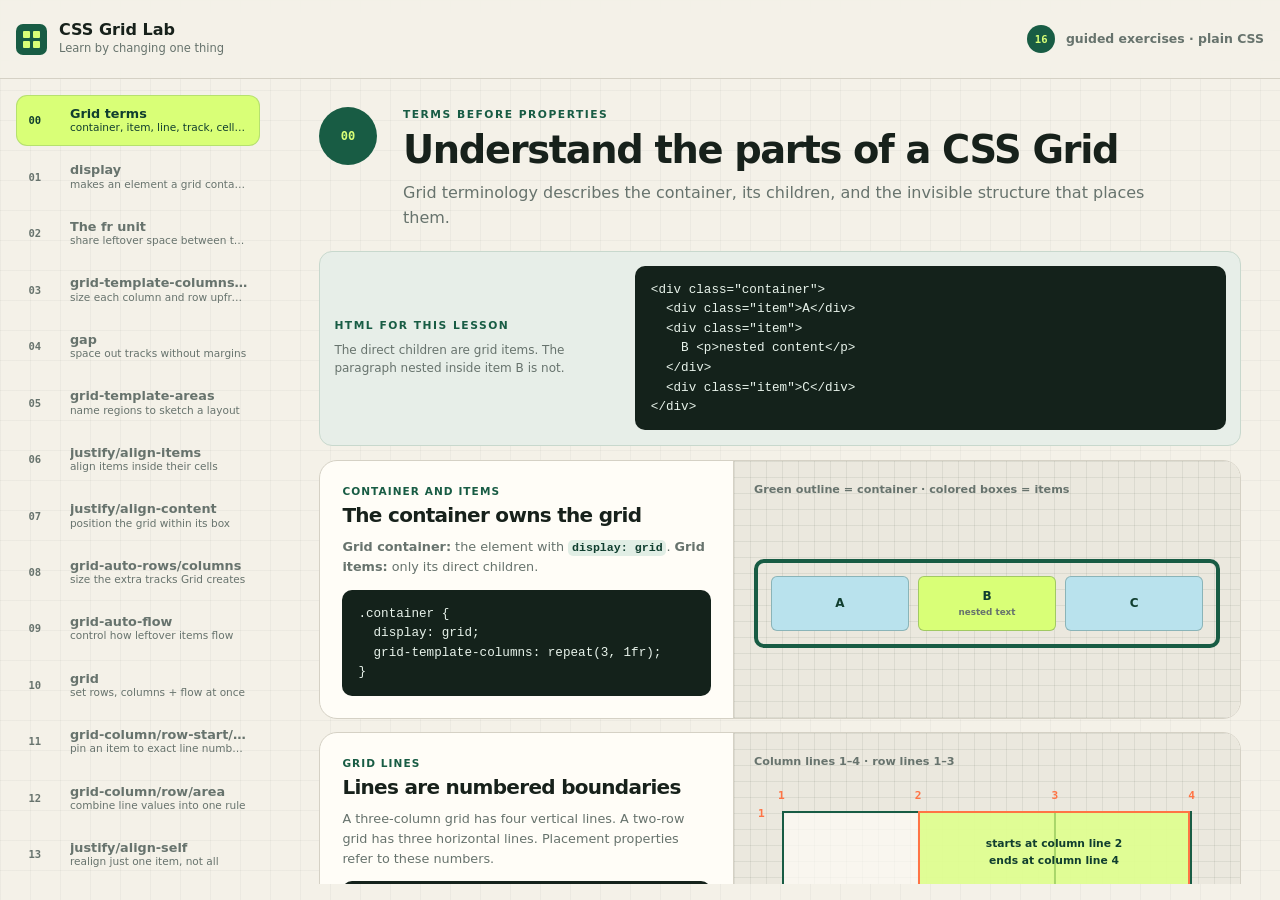
==== commit 9f334df1: "update grid css examples" ====
--- a/css/index.html
+++ b/css/index.html
@@ -23,7 +23,7 @@
               <p class="brand-subtitle">Learn by changing one thing</p>
             </div>
           </div>
-          <p class="header-note"><span>15</span> guided exercises · plain CSS</p>
+          <p class="header-note"><span>16</span> guided exercises · plain CSS</p>
         </div>
       </header>
 
@@ -32,19 +32,20 @@
           <nav class="lesson-nav" aria-label="Choose a CSS Grid exercise">
             <a href="#lesson-00"><span>00</span><b>Grid terms</b><small>container, item, line, track, cell, area</small></a>
             <a href="#lesson-01"><span>01</span><b>display</b><small>makes an element a grid container</small></a>
-            <a href="#lesson-02"><span>02</span><b>grid-template-columns/rows</b><small>size each column and row upfront</small></a>
-            <a href="#lesson-03"><span>03</span><b>gap</b><small>space out tracks without margins</small></a>
-            <a href="#lesson-04"><span>04</span><b>grid-template-areas</b><small>name regions to sketch a layout</small></a>
-            <a href="#lesson-05"><span>05</span><b>justify/align-items</b><small>align items inside their cells</small></a>
-            <a href="#lesson-06"><span>06</span><b>justify/align-content</b><small>position the grid within its box</small></a>
-            <a href="#lesson-07"><span>07</span><b>grid-auto-rows/columns</b><small>size the extra tracks Grid creates</small></a>
-            <a href="#lesson-08"><span>08</span><b>grid-auto-flow</b><small>control how leftover items flow</small></a>
-            <a href="#lesson-09"><span>09</span><b>grid</b><small>set rows, columns + flow at once</small></a>
-            <a href="#lesson-10"><span>10</span><b>grid-column/row-start/end</b><small>pin an item to exact line numbers</small></a>
-            <a href="#lesson-11"><span>11</span><b>grid-column/row/area</b><small>combine line values into one rule</small></a>
-            <a href="#lesson-12"><span>12</span><b>justify/align-self</b><small>realign just one item, not all</small></a>
-            <a href="#lesson-13"><span>13</span><b>minmax()/auto-fit</b><small>build grids that adapt to space</small></a>
-            <a href="#lesson-14"><span>14</span><b>grid-column: 1 / -1</b><small>count lines backward from the end</small></a>
+            <a href="#lesson-02"><span>02</span><b>The fr unit</b><small>share leftover space between tracks</small></a>
+            <a href="#lesson-03"><span>03</span><b>grid-template-columns/rows</b><small>size each column and row upfront</small></a>
+            <a href="#lesson-04"><span>04</span><b>gap</b><small>space out tracks without margins</small></a>
+            <a href="#lesson-05"><span>05</span><b>grid-template-areas</b><small>name regions to sketch a layout</small></a>
+            <a href="#lesson-06"><span>06</span><b>justify/align-items</b><small>align items inside their cells</small></a>
+            <a href="#lesson-07"><span>07</span><b>justify/align-content</b><small>position the grid within its box</small></a>
+            <a href="#lesson-08"><span>08</span><b>grid-auto-rows/columns</b><small>size the extra tracks Grid creates</small></a>
+            <a href="#lesson-09"><span>09</span><b>grid-auto-flow</b><small>control how leftover items flow</small></a>
+            <a href="#lesson-10"><span>10</span><b>grid</b><small>set rows, columns + flow at once</small></a>
+            <a href="#lesson-11"><span>11</span><b>grid-column/row-start/end</b><small>pin an item to exact line numbers</small></a>
+            <a href="#lesson-12"><span>12</span><b>grid-column/row/area</b><small>combine line values into one rule</small></a>
+            <a href="#lesson-13"><span>13</span><b>justify/align-self</b><small>realign just one item, not all</small></a>
+            <a href="#lesson-14"><span>14</span><b>minmax()/auto-fit</b><small>build grids that adapt to space</small></a>
+            <a href="#lesson-15"><span>15</span><b>grid-column: 1 / -1</b><small>count lines backward from the end</small></a>
           </nav>
 
           <p class="sidebar-source">
@@ -70,6 +71,7 @@
           <span class="lesson-target" id="lesson-12" aria-hidden="true"></span>
           <span class="lesson-target" id="lesson-13" aria-hidden="true"></span>
           <span class="lesson-target" id="lesson-14" aria-hidden="true"></span>
+          <span class="lesson-target" id="lesson-15" aria-hidden="true"></span>
 
           <article class="lesson-panel panel-00">
             <header class="lesson-heading">
@@ -287,6 +289,95 @@
             <header class="lesson-heading">
               <div class="lesson-number">02</div>
               <div>
+                <p class="overline">Sizing tracks</p>
+                <h1>Share space with the <code>fr</code> unit</h1>
+                <p>The <code>fr</code> unit divides leftover space after fixed tracks are sized. It replaces percentages for flexible grid layouts.</p>
+              </div>
+            </header>
+
+            <section class="lesson-html">
+              <div><p class="overline">HTML used below</p><p>The same four children sit inside every grid below.</p></div>
+              <pre><code>&lt;div class="container"&gt;
+  &lt;div&gt;A&lt;/div&gt;&lt;div&gt;B&lt;/div&gt;
+  &lt;div&gt;C&lt;/div&gt;&lt;div&gt;D&lt;/div&gt;
+&lt;/div&gt;</code></pre>
+            </section>
+
+            <div class="comparison-stack">
+              <section class="comparison-row state-original">
+                <div class="code-side">
+                  <div class="state-heading"><span>Starting point</span><p>Fixed-width columns</p></div>
+                  <pre><code>.container {
+  display: grid;
+<mark class="baseline">  grid-template-columns: 120px 120px;</mark>
+}</code></pre>
+                </div>
+                <div class="result-side">
+                  <p class="result-label">Each column is exactly 120px — leftover space is wasted</p>
+                  <div class="measurement-stage ruler-top-space">
+                    <span class="ruler ruler-x" style="--ruler-size: 120px; --ruler-start: 0px">120px</span>
+                    <span class="ruler ruler-x" style="--ruler-size: 120px; --ruler-start: 128px">120px</span>
+                    <div class="preview fr-preview fr-fixed"><i>A</i><i>B</i><i>C</i><i>D</i></div>
+                  </div>
+                </div>
+              </section>
+
+              <section class="comparison-row state-change-one">
+                <div class="code-side">
+                  <div class="state-heading"><span>Give each column one equal share</span></div>
+                  <pre><code>.container {
+  display: grid;
+<mark>  grid-template-columns: 1fr 1fr;</mark>
+}
+/* 1fr + 1fr = each gets 50% of the space */</code></pre>
+                </div>
+                <div class="result-side">
+                  <p class="result-label">Both columns stretch equally to fill the container</p>
+                  <div class="preview fr-preview fr-equal"><i>A</i><i>B</i><i>C</i><i>D</i></div>
+                </div>
+              </section>
+
+              <section class="comparison-row state-change-two">
+                <div class="code-side">
+                  <div class="state-heading"><span>Give the second column twice the share</span></div>
+                  <pre><code>.container {
+  display: grid;
+<mark>  grid-template-columns: 1fr 2fr;</mark>
+}
+/* total fractions: 3 → col 1 gets 1/3, col 2 gets 2/3 */</code></pre>
+                </div>
+                <div class="result-side">
+                  <p class="result-label">The second column is twice as wide as the first</p>
+                  <div class="preview fr-preview fr-weighted"><i>1fr</i><i>2fr</i><i>1fr</i><i>2fr</i></div>
+                </div>
+              </section>
+
+              <section class="comparison-row state-change-three">
+                <div class="code-side">
+                  <div class="state-heading"><span>Mix a fixed track with fr</span></div>
+                  <pre><code>.container {
+  display: grid;
+<mark>  grid-template-columns: 100px 1fr;</mark>
+}
+/* the 100px is removed first; fr splits the rest */</code></pre>
+                </div>
+                <div class="result-side">
+                  <p class="result-label">The fixed column keeps 100px; fr takes whatever remains</p>
+                  <div class="measurement-stage ruler-top-space">
+                    <span class="ruler ruler-x" style="--ruler-size: 100px; --ruler-start: 0px">100px</span>
+                    <div class="preview fr-preview fr-mixed"><i>100px</i><i>1fr</i><i>100px</i><i>1fr</i></div>
+                  </div>
+                </div>
+              </section>
+            </div>
+
+            <p class="a11y-note"><b>Key idea:</b> <code>fr</code> distributes <em>remaining</em> space — it subtracts fixed sizes and gaps first, then divides what is left. This is why <code>1fr</code> and <code>50%</code> are not the same: percentages ignore gaps and can overflow, while <code>fr</code> accounts for them automatically.</p>
+          </article>
+
+          <article class="lesson-panel panel-03">
+            <header class="lesson-heading">
+              <div class="lesson-number">03</div>
+              <div>
                 <p class="overline">Container properties</p>
                 <h1>Define explicit columns and rows</h1>
                 <p><code>grid-template-columns</code> and <code>grid-template-rows</code> size the tracks you create intentionally.</p>
@@ -340,9 +431,9 @@
             </div>
           </article>
 
-          <article class="lesson-panel panel-03">
-            <header class="lesson-heading">
-              <div class="lesson-number">03</div>
+          <article class="lesson-panel panel-04">
+            <header class="lesson-heading">
+              <div class="lesson-number">04</div>
               <div>
                 <p class="overline">Container properties</p>
                 <h1>Add space between tracks</h1>
@@ -386,9 +477,9 @@
             </div>
           </article>
 
-          <article class="lesson-panel panel-04">
-            <header class="lesson-heading">
-              <div class="lesson-number">04</div>
+          <article class="lesson-panel panel-05">
+            <header class="lesson-heading">
+              <div class="lesson-number">05</div>
               <div>
                 <p class="overline">Container + item properties</p>
                 <h1>Sketch layouts with named areas</h1>
@@ -442,9 +533,9 @@
             <p class="a11y-note"><b>Keep in mind:</b> this last layout shows <code>main</code> above <code>nav</code>, but the HTML order above never changed — <code>nav</code> still comes before <code>main</code> in the markup. Keyboard tabbing and screen readers follow that source order, not the visual one, so a sighted user and a keyboard user reach these two regions in a different sequence.</p>
           </article>
 
-          <article class="lesson-panel panel-05">
-            <header class="lesson-heading">
-              <div class="lesson-number">05</div>
+          <article class="lesson-panel panel-06">
+            <header class="lesson-heading">
+              <div class="lesson-number">06</div>
               <div>
                 <p class="overline">Container properties</p>
                 <h1>Align every item inside its cell</h1>
@@ -492,9 +583,9 @@
             </div>
           </article>
 
-          <article class="lesson-panel panel-06">
-            <header class="lesson-heading">
-              <div class="lesson-number">06</div>
+          <article class="lesson-panel panel-07">
+            <header class="lesson-heading">
+              <div class="lesson-number">07</div>
               <div>
                 <p class="overline">Container properties</p>
                 <h1>Align the entire grid in its container</h1>
@@ -544,9 +635,9 @@
             </div>
           </article>
 
-          <article class="lesson-panel panel-07">
-            <header class="lesson-heading">
-              <div class="lesson-number">07</div>
+          <article class="lesson-panel panel-08">
+            <header class="lesson-heading">
+              <div class="lesson-number">08</div>
               <div>
                 <p class="overline">Container properties</p>
                 <h1>Size tracks Grid creates automatically</h1>
@@ -588,9 +679,9 @@
             </div>
           </article>
 
-          <article class="lesson-panel panel-08">
-            <header class="lesson-heading">
-              <div class="lesson-number">08</div>
+          <article class="lesson-panel panel-09">
+            <header class="lesson-heading">
+              <div class="lesson-number">09</div>
               <div>
                 <p class="overline">Container properties</p>
                 <h1>Choose how unplaced items flow</h1>
@@ -632,9 +723,9 @@
             <p class="a11y-note"><b>Keep in mind:</b> <code>dense</code> packs items into earlier gaps purely for visual fit, which can move them ahead of where they sit in the HTML. Keyboard and screen-reader navigation still follows source order, so a sighted user may see item 3 rendered before item 1 while everyone else still reaches item 1 first.</p>
           </article>
 
-          <article class="lesson-panel panel-09">
-            <header class="lesson-heading">
-              <div class="lesson-number">09</div>
+          <article class="lesson-panel panel-10">
+            <header class="lesson-heading">
+              <div class="lesson-number">10</div>
               <div>
                 <p class="overline">Container shorthand</p>
                 <h1>Define a grid in one declaration</h1>
@@ -673,9 +764,9 @@
             </div>
           </article>
 
-          <article class="lesson-panel panel-10">
-            <header class="lesson-heading">
-              <div class="lesson-number">10</div>
+          <article class="lesson-panel panel-11">
+            <header class="lesson-heading">
+              <div class="lesson-number">11</div>
               <div>
                 <p class="overline">Item properties</p>
                 <h1>Place an item with four grid lines</h1>
@@ -718,9 +809,9 @@
             </div>
           </article>
 
-          <article class="lesson-panel panel-11">
-            <header class="lesson-heading">
-              <div class="lesson-number">11</div>
+          <article class="lesson-panel panel-12">
+            <header class="lesson-heading">
+              <div class="lesson-number">12</div>
               <div>
                 <p class="overline">Item shorthands</p>
                 <h1>Place items with fewer declarations</h1>
@@ -759,9 +850,9 @@
             </div>
           </article>
 
-          <article class="lesson-panel panel-12">
-            <header class="lesson-heading">
-              <div class="lesson-number">12</div>
+          <article class="lesson-panel panel-13">
+            <header class="lesson-heading">
+              <div class="lesson-number">13</div>
               <div>
                 <p class="overline">Item properties</p>
                 <h1>Override alignment for one item</h1>
@@ -808,9 +899,9 @@
             </div>
           </article>
 
-          <article class="lesson-panel panel-13">
-            <header class="lesson-heading">
-              <div class="lesson-number">13</div>
+          <article class="lesson-panel panel-14">
+            <header class="lesson-heading">
+              <div class="lesson-number">14</div>
               <div>
                 <p class="overline">Sizing functions + nested grids</p>
                 <h1>Make grids adapt to available space</h1>
@@ -883,9 +974,9 @@
             </div>
           </article>
 
-          <article class="lesson-panel panel-14">
-            <header class="lesson-heading">
-              <div class="lesson-number">14</div>
+          <article class="lesson-panel panel-15">
+            <header class="lesson-heading">
+              <div class="lesson-number">15</div>
               <div>
                 <p class="overline">Item properties</p>
                 <h1>Count grid lines from the end</h1>
--- a/css/exercise-ui.css
+++ b/css/exercise-ui.css
@@ -691,7 +691,8 @@
 #lesson-11:target ~ .panel-11,
 #lesson-12:target ~ .panel-12,
 #lesson-13:target ~ .panel-13,
-#lesson-14:target ~ .panel-14 {
+#lesson-14:target ~ .panel-14,
+#lesson-15:target ~ .panel-15 {
   display: block;
 }
 
@@ -710,7 +711,8 @@
 .learning-shell:has(#lesson-11:target) .lesson-nav a[href="#lesson-11"],
 .learning-shell:has(#lesson-12:target) .lesson-nav a[href="#lesson-12"],
 .learning-shell:has(#lesson-13:target) .lesson-nav a[href="#lesson-13"],
-.learning-shell:has(#lesson-14:target) .lesson-nav a[href="#lesson-14"] {
+.learning-shell:has(#lesson-14:target) .lesson-nav a[href="#lesson-14"],
+.learning-shell:has(#lesson-15:target) .lesson-nav a[href="#lesson-15"] {
   color: var(--green-dark);
   background: var(--lime);
   border-color: rgb(24 92 68 / 0.18);
@@ -729,7 +731,8 @@
 .learning-shell:has(#lesson-11:target) .lesson-nav a[href="#lesson-00"],
 .learning-shell:has(#lesson-12:target) .lesson-nav a[href="#lesson-00"],
 .learning-shell:has(#lesson-13:target) .lesson-nav a[href="#lesson-00"],
-.learning-shell:has(#lesson-14:target) .lesson-nav a[href="#lesson-00"] {
+.learning-shell:has(#lesson-14:target) .lesson-nav a[href="#lesson-00"],
+.learning-shell:has(#lesson-15:target) .lesson-nav a[href="#lesson-00"] {
   color: var(--muted);
   background: transparent;
   border-color: transparent;
@@ -748,7 +751,8 @@
 #lesson-11:target ~ .panel-00,
 #lesson-12:target ~ .panel-00,
 #lesson-13:target ~ .panel-00,
-#lesson-14:target ~ .panel-00 {
+#lesson-14:target ~ .panel-00,
+#lesson-15:target ~ .panel-00 {
   display: none;
 }
 
--- a/css/grid-examples.css
+++ b/css/grid-examples.css
@@ -246,7 +246,32 @@
   font-size: 0.68rem;
 }
 
-/* 02 — explicit columns and rows -------------------------------- */
+/* 02 — the fr unit ---------------------------------------------- */
+
+.fr-preview {
+  display: grid;
+  grid-template-rows: repeat(2, 54px);
+  align-self: center;
+  gap: 0.45rem;
+}
+
+.fr-fixed {
+  grid-template-columns: 120px 120px;
+}
+
+.fr-equal {
+  grid-template-columns: 1fr 1fr;
+}
+
+.fr-weighted {
+  grid-template-columns: 1fr 2fr;
+}
+
+.fr-mixed {
+  grid-template-columns: 100px 1fr;
+}
+
+/* 03 — explicit columns and rows -------------------------------- */
 
 .tracks-preview {
   display: grid;
